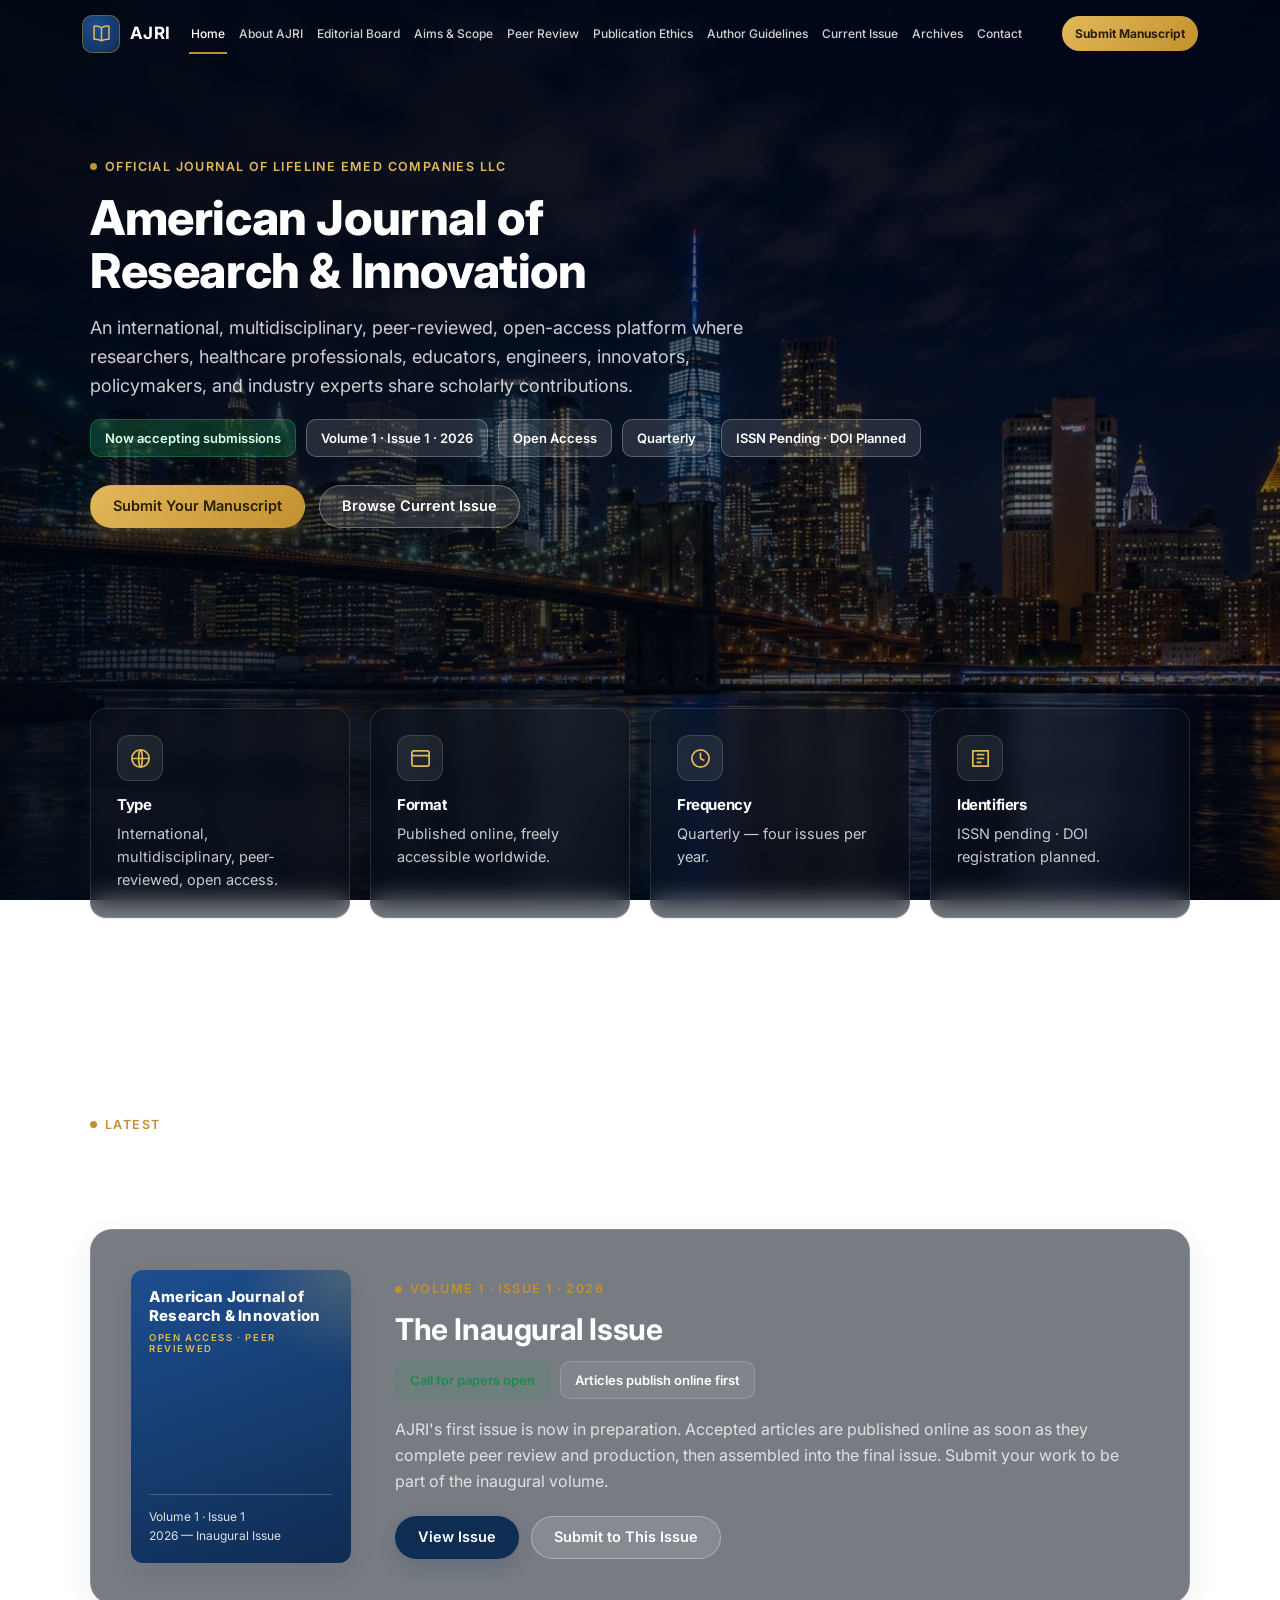
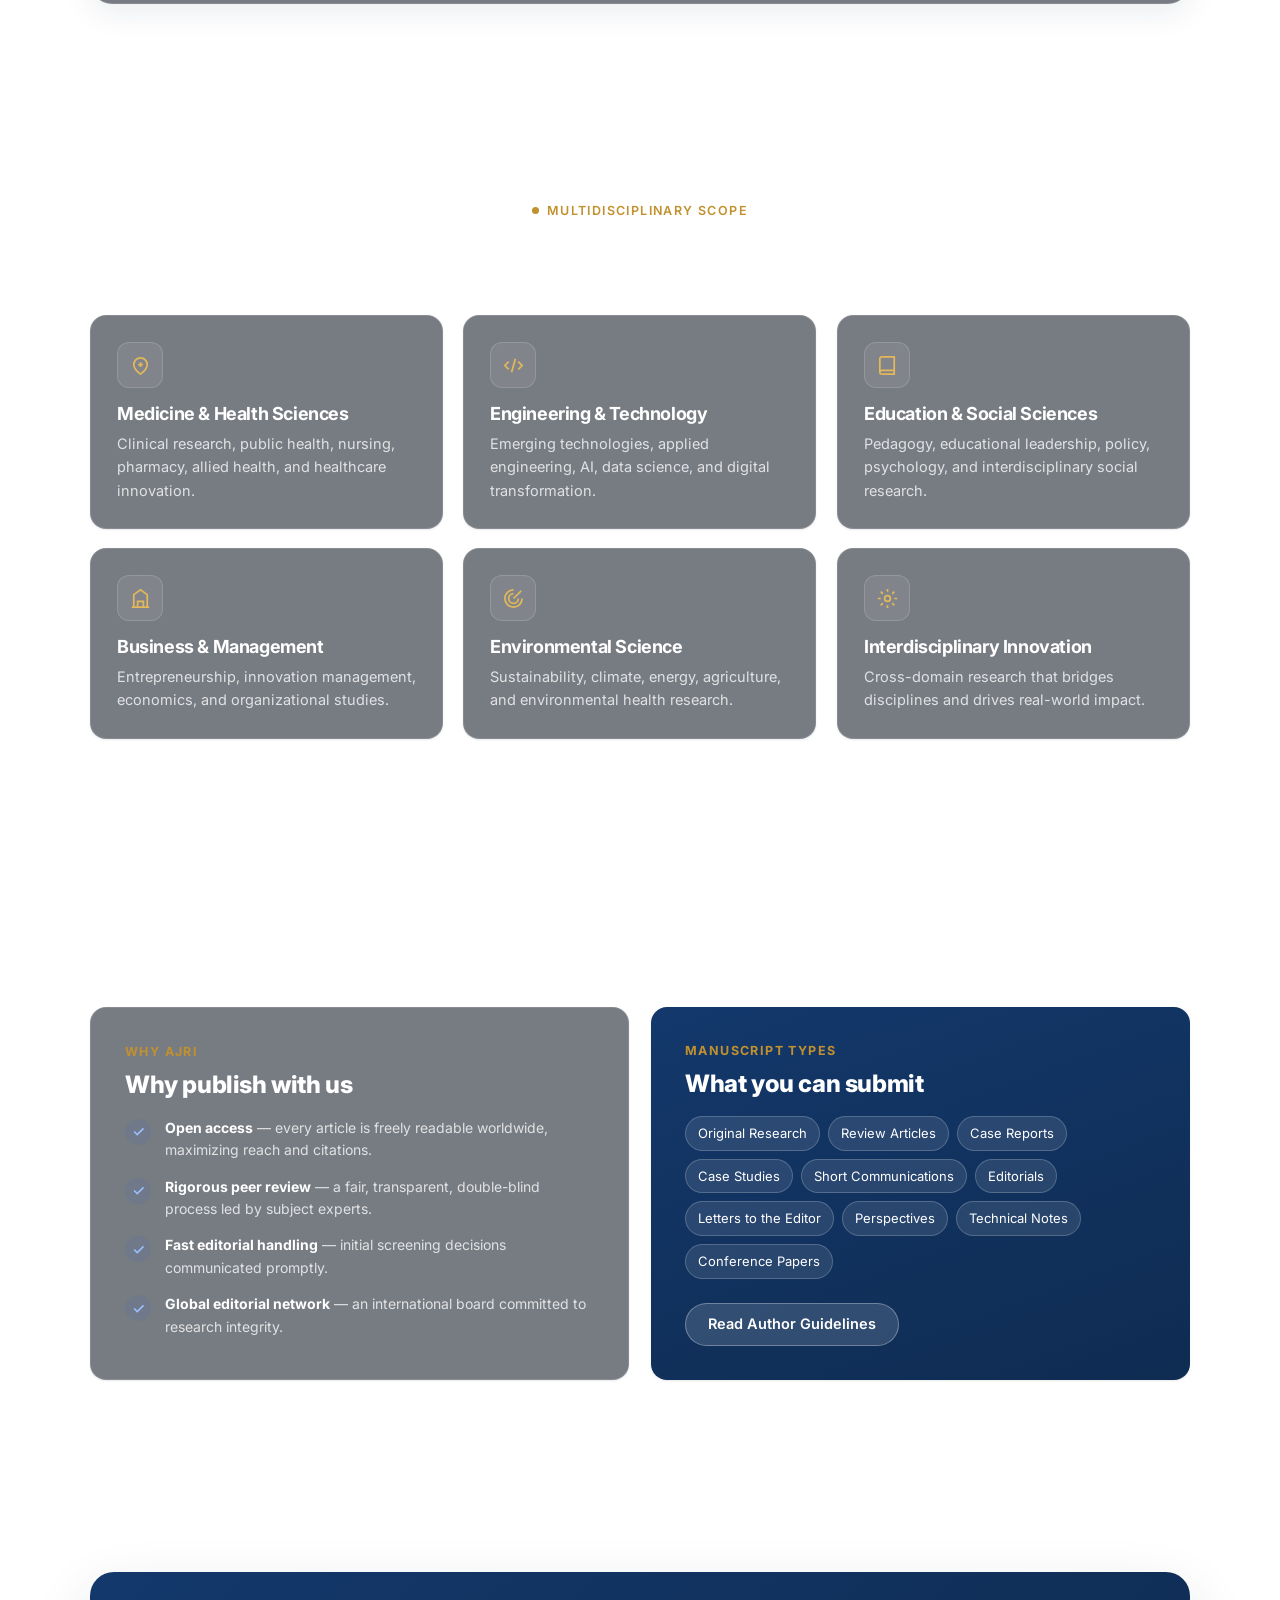
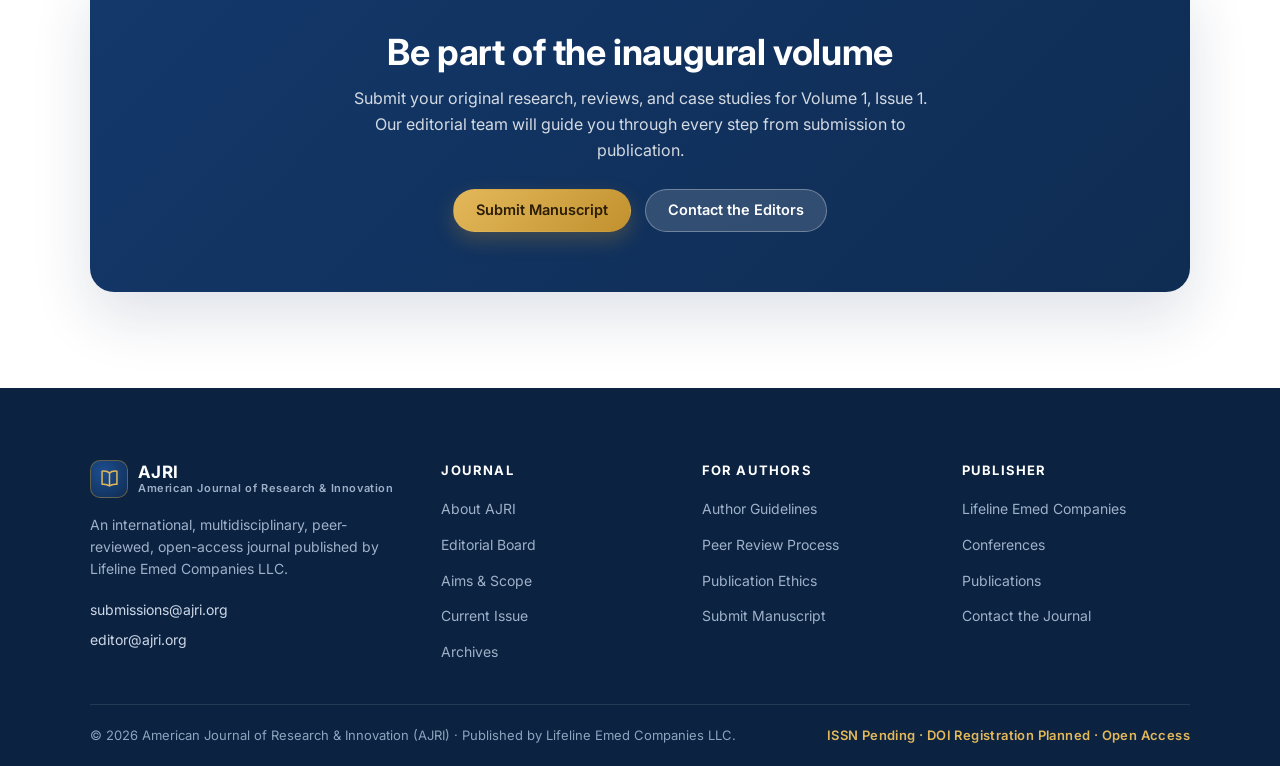
==== index.html @ 146dfbca "Remove white backing behind Submit Manuscript nav button Co-Authored-By: Claude Fable 5 <noreply@ant" ====
<!DOCTYPE html>
<html lang="en">
<head>
<meta charset="UTF-8" />
<meta name="viewport" content="width=device-width, initial-scale=1.0" />
<title>AJRI — American Journal of Research &amp; Innovation</title>
<meta name="description" content="The American Journal of Research & Innovation (AJRI) is an international, multidisciplinary, peer-reviewed, open-access journal published quarterly by Lifeline Emed Companies LLC." />
<link rel="preconnect" href="https://fonts.googleapis.com" />
<link rel="preconnect" href="https://fonts.gstatic.com" crossorigin />
<link href="https://fonts.googleapis.com/css2?family=Inter:wght@400;500;600;700;800&display=swap" rel="stylesheet" />
<link rel="stylesheet" href="assets/styles.css?v=12" />
</head>
<body data-fixed-bg="assets/heroes/journals.jpg">
<div id="site-nav"></div>

<!-- HERO -->
<section class="page-head page-head--photo" style="background-image:url('assets/heroes/journals.jpg');min-height:420px;display:flex;align-items:center">
  <div class="container">
    <span class="eyebrow"><span class="dot"></span> Official Journal of Lifeline Emed Companies LLC</span>
    <h1 style="max-width:18ch">American Journal of Research &amp; Innovation</h1>
    <p class="lead" style="margin-top:16px">An international, multidisciplinary, peer-reviewed, open-access platform where researchers, healthcare professionals, educators, engineers, innovators, policymakers, and industry experts share scholarly contributions.</p>
    <div class="meta-chips">
      <span class="chip live">Now accepting submissions</span>
      <span class="chip">Volume 1 · Issue 1 · 2026</span>
      <span class="chip">Open Access</span>
      <span class="chip">Quarterly</span>
      <span class="chip">ISSN Pending · DOI Planned</span>
    </div>
    <div style="display:flex;gap:14px;flex-wrap:wrap;margin-top:28px">
      <a class="btn btn--gold" href="submit-manuscript.html">Submit Your Manuscript</a>
      <a class="btn btn--light" href="current-issue.html">Browse Current Issue</a>
    </div>
  </div>
</section>

<!-- AT A GLANCE -->
<section>
  <div class="container">
    <div class="grid grid-4">
      <div class="card reveal"><div class="card__icon"><svg viewBox="0 0 24 24" fill="none" stroke="currentColor" stroke-width="1.8"><circle cx="12" cy="12" r="9"/><path d="M3 12h18M12 3c2.5 2.6 2.5 15.4 0 18M12 3c-2.5 2.6-2.5 15.4 0 18"/></svg></div><h3 style="font-size:15px">Type</h3><p>International, multidisciplinary, peer-reviewed, open access.</p></div>
      <div class="card reveal"><div class="card__icon"><svg viewBox="0 0 24 24" fill="none" stroke="currentColor" stroke-width="1.8"><rect x="3" y="4" width="18" height="16" rx="2"/><path d="M3 9h18"/></svg></div><h3 style="font-size:15px">Format</h3><p>Published online, freely accessible worldwide.</p></div>
      <div class="card reveal"><div class="card__icon"><svg viewBox="0 0 24 24" fill="none" stroke="currentColor" stroke-width="1.8"><path d="M12 6v6l4 2"/><circle cx="12" cy="12" r="9"/></svg></div><h3 style="font-size:15px">Frequency</h3><p>Quarterly — four issues per year.</p></div>
      <div class="card reveal"><div class="card__icon"><svg viewBox="0 0 24 24" fill="none" stroke="currentColor" stroke-width="1.8"><path d="M4 4h16v16H4z"/><path d="M8 8h8M8 12h8M8 16h5"/></svg></div><h3 style="font-size:15px">Identifiers</h3><p>ISSN pending · DOI registration planned.</p></div>
    </div>
  </div>
</section>

<!-- CURRENT ISSUE TEASER -->
<section class="section--surface">
  <div class="container">
    <div class="section-head">
      <span class="eyebrow"><span class="dot"></span> Latest</span>
      <h2 class="h-md">Current issue</h2>
    </div>
    <div class="issue-hero reveal">
      <div class="issue-cover">
        <div class="jt">American Journal of Research &amp; Innovation<span>Open Access · Peer Reviewed</span></div>
        <div class="vol">Volume 1 · Issue 1<br>2026 — Inaugural Issue</div>
      </div>
      <div>
        <span class="eyebrow"><span class="dot"></span> Volume 1 · Issue 1 · 2026</span>
        <h2>The Inaugural Issue</h2>
        <div class="issue-meta">
          <span class="chip live">Call for papers open</span>
          <span class="chip">Articles publish online first</span>
        </div>
        <p>AJRI's first issue is now in preparation. Accepted articles are published online as soon as they complete peer review and production, then assembled into the final issue. Submit your work to be part of the inaugural volume.</p>
        <div style="display:flex;gap:12px;flex-wrap:wrap;margin-top:22px">
          <a class="btn btn--primary" href="current-issue.html">View Issue</a>
          <a class="btn btn--ghost" href="submit-manuscript.html">Submit to This Issue</a>
        </div>
      </div>
    </div>
  </div>
</section>

<!-- SCOPE SUMMARY -->
<section>
  <div class="container">
    <div class="section-head center">
      <span class="eyebrow" style="justify-content:center"><span class="dot"></span> Multidisciplinary Scope</span>
      <h2 class="h-md">Fields we publish</h2>
    </div>
    <div class="grid grid-3">
      <div class="card reveal"><div class="card__icon"><svg viewBox="0 0 24 24" fill="none" stroke="currentColor" stroke-width="1.8"><path d="M12 21s-7-5-7-10a7 7 0 0 1 14 0c0 5-7 10-7 10Z"/><path d="M9.5 11h5M12 8.5v5"/></svg></div><h3>Medicine &amp; Health Sciences</h3><p>Clinical research, public health, nursing, pharmacy, allied health, and healthcare innovation.</p></div>
      <div class="card reveal"><div class="card__icon"><svg viewBox="0 0 24 24" fill="none" stroke="currentColor" stroke-width="1.8"><path d="M7 8 3 12l4 4M17 8l4 4-4 4M14 5l-4 14"/></svg></div><h3>Engineering &amp; Technology</h3><p>Emerging technologies, applied engineering, AI, data science, and digital transformation.</p></div>
      <div class="card reveal"><div class="card__icon"><svg viewBox="0 0 24 24" fill="none" stroke="currentColor" stroke-width="1.8"><path d="M4 19V5a2 2 0 0 1 2-2h13v18H6a2 2 0 0 1-2-2Zm0 0a2 2 0 0 1 2-2h13"/></svg></div><h3>Education &amp; Social Sciences</h3><p>Pedagogy, educational leadership, policy, psychology, and interdisciplinary social research.</p></div>
      <div class="card reveal"><div class="card__icon"><svg viewBox="0 0 24 24" fill="none" stroke="currentColor" stroke-width="1.8"><path d="M3 21h18M5 21V8l7-5 7 5v13M9 21v-6h6v6"/></svg></div><h3>Business &amp; Management</h3><p>Entrepreneurship, innovation management, economics, and organizational studies.</p></div>
      <div class="card reveal"><div class="card__icon"><svg viewBox="0 0 24 24" fill="none" stroke="currentColor" stroke-width="1.8"><path d="M12 3a9 9 0 1 0 9 9"/><path d="M12 7a5 5 0 1 0 5 5M12 12l8-8"/></svg></div><h3>Environmental Science</h3><p>Sustainability, climate, energy, agriculture, and environmental health research.</p></div>
      <div class="card reveal"><div class="card__icon"><svg viewBox="0 0 24 24" fill="none" stroke="currentColor" stroke-width="1.8"><circle cx="12" cy="12" r="3"/><path d="M12 2v3M12 19v3M2 12h3M19 12h3M4.9 4.9l2.2 2.2M16.9 16.9l2.2 2.2M4.9 19.1l2.2-2.2M16.9 7.1l2.2-2.2"/></svg></div><h3>Interdisciplinary Innovation</h3><p>Cross-domain research that bridges disciplines and drives real-world impact.</p></div>
    </div>
    <div style="text-align:center;margin-top:34px"><a class="btn btn--ghost" href="aims-scope.html">Full Aims &amp; Scope</a></div>
  </div>
</section>

<!-- WHY PUBLISH -->
<section class="section--surface">
  <div class="container">
    <div class="split">
      <div class="panel reveal">
        <div class="kicker">Why AJRI</div>
        <h2 class="h-md" style="font-size:24px">Why publish with us</h2>
        <ul style="list-style:none;display:grid;gap:14px;margin-top:18px">
          <li class="feature"><span class="tick"><svg viewBox="0 0 24 24" fill="none" stroke="currentColor" stroke-width="2.4"><path d="m5 12 5 5L20 7"/></svg></span><p style="color:var(--muted)"><b style="color:var(--navy)">Open access</b> — every article is freely readable worldwide, maximizing reach and citations.</p></li>
          <li class="feature"><span class="tick"><svg viewBox="0 0 24 24" fill="none" stroke="currentColor" stroke-width="2.4"><path d="m5 12 5 5L20 7"/></svg></span><p style="color:var(--muted)"><b style="color:var(--navy)">Rigorous peer review</b> — a fair, transparent, double-blind process led by subject experts.</p></li>
          <li class="feature"><span class="tick"><svg viewBox="0 0 24 24" fill="none" stroke="currentColor" stroke-width="2.4"><path d="m5 12 5 5L20 7"/></svg></span><p style="color:var(--muted)"><b style="color:var(--navy)">Fast editorial handling</b> — initial screening decisions communicated promptly.</p></li>
          <li class="feature"><span class="tick"><svg viewBox="0 0 24 24" fill="none" stroke="currentColor" stroke-width="2.4"><path d="m5 12 5 5L20 7"/></svg></span><p style="color:var(--muted)"><b style="color:var(--navy)">Global editorial network</b> — an international board committed to research integrity.</p></li>
        </ul>
      </div>
      <div class="panel--navy panel reveal">
        <div class="kicker">Manuscript Types</div>
        <h2 class="h-md" style="font-size:24px;color:#fff">What you can submit</h2>
        <div class="pill-list" style="margin-top:18px">
          <span style="background:rgba(255,255,255,.1);border-color:rgba(255,255,255,.2);color:#fff">Original Research</span>
          <span style="background:rgba(255,255,255,.1);border-color:rgba(255,255,255,.2);color:#fff">Review Articles</span>
          <span style="background:rgba(255,255,255,.1);border-color:rgba(255,255,255,.2);color:#fff">Case Reports</span>
          <span style="background:rgba(255,255,255,.1);border-color:rgba(255,255,255,.2);color:#fff">Case Studies</span>
          <span style="background:rgba(255,255,255,.1);border-color:rgba(255,255,255,.2);color:#fff">Short Communications</span>
          <span style="background:rgba(255,255,255,.1);border-color:rgba(255,255,255,.2);color:#fff">Editorials</span>
          <span style="background:rgba(255,255,255,.1);border-color:rgba(255,255,255,.2);color:#fff">Letters to the Editor</span>
          <span style="background:rgba(255,255,255,.1);border-color:rgba(255,255,255,.2);color:#fff">Perspectives</span>
          <span style="background:rgba(255,255,255,.1);border-color:rgba(255,255,255,.2);color:#fff">Technical Notes</span>
          <span style="background:rgba(255,255,255,.1);border-color:rgba(255,255,255,.2);color:#fff">Conference Papers</span>
        </div>
        <div style="margin-top:24px"><a class="btn btn--light" href="author-guidelines.html">Read Author Guidelines</a></div>
      </div>
    </div>
  </div>
</section>

<!-- CTA -->
<section>
  <div class="container">
    <div class="cta-band reveal">
      <h2>Be part of the inaugural volume</h2>
      <p>Submit your original research, reviews, and case studies for Volume 1, Issue 1. Our editorial team will guide you through every step from submission to publication.</p>
      <div class="row">
        <a class="btn btn--gold" href="submit-manuscript.html">Submit Manuscript</a>
        <a class="btn btn--light" href="contact.html">Contact the Editors</a>
      </div>
    </div>
  </div>
</section>

<div id="site-footer"></div>
<script src="assets/main.js?v=6"></script>
</body>
</html>
---- assets/styles.css ----
/* ============================================================
   AJRI — American Journal of Research & Innovation
   Standalone journal site · Light theme design system
   ============================================================ */
:root{
  --navy:#0f2c52;
  --navy-700:#13386b;
  --navy-600:#1d4e8f;
  --blue:#2563c9;
  --gold:#c2912f;
  --gold-soft:#e3b85a;

  --bg:#ffffff;
  --surface:#f5f8fc;
  --surface-2:#eef3fa;
  --card:#ffffff;
  --text:#16233a;
  --muted:#5b6b82;
  --border:#e3eaf3;

  --ring:rgba(37,99,201,.18);
  --shadow-sm:0 1px 2px rgba(15,44,82,.06), 0 1px 3px rgba(15,44,82,.05);
  --shadow:0 10px 30px rgba(15,44,82,.08);
  --shadow-lg:0 24px 60px rgba(15,44,82,.14);
  --radius:16px;
  --nav-h:58px;       /* slim single-row masthead */
  --maxw:1180px;
  --font:"Inter","Segoe UI",system-ui,-apple-system,sans-serif;
}

*{margin:0;padding:0;box-sizing:border-box}
html{scroll-behavior:smooth}
body{
  font-family:var(--font);
  color:var(--text);
  background:var(--bg);
  line-height:1.6;
  -webkit-font-smoothing:antialiased;
  overflow-x:clip;
}
a{color:inherit;text-decoration:none}
img{max-width:100%;display:block}
.container{max-width:var(--maxw);margin:0 auto;padding:0 clamp(18px,4vw,40px)}

/* ---------- Buttons ---------- */
.btn{
  display:inline-flex;align-items:center;justify-content:center;gap:8px;
  font-size:14.5px;font-weight:600;line-height:1;
  padding:13px 22px;border-radius:999px;cursor:pointer;
  border:1px solid transparent;white-space:nowrap;
  transition:transform .15s ease,box-shadow .2s ease,background .2s,color .2s,border-color .2s;
}
.btn svg{width:17px;height:17px}
.btn--primary{background:var(--navy);color:#fff;box-shadow:0 8px 20px rgba(15,44,82,.18)}
.btn--primary:hover{background:var(--navy-700);transform:translateY(-2px);box-shadow:0 12px 26px rgba(15,44,82,.26)}
.btn--gold{background:linear-gradient(135deg,var(--gold-soft),var(--gold));color:#2a1d05;box-shadow:0 8px 20px rgba(194,145,47,.28)}
.btn--gold:hover{transform:translateY(-2px);box-shadow:0 12px 28px rgba(194,145,47,.4)}
.btn--ghost{background:#fff;border-color:var(--border);color:var(--navy)}
.btn--ghost:hover{border-color:var(--navy-600);background:var(--surface)}
.btn--light{background:rgba(255,255,255,.14);border-color:rgba(255,255,255,.3);color:#fff}
.btn--light:hover{background:rgba(255,255,255,.24)}

/* ============================================================
   MASTHEAD NAV — two-tier journal header
   ============================================================ */
.jnav{position:sticky;top:0;z-index:60;background:rgba(255,255,255,.92);
  backdrop-filter:saturate(180%) blur(12px);
  border-bottom:1px solid var(--border);
  transition:background .3s,box-shadow .3s,border-color .3s}
.jnav__shell{border:1px solid transparent;border-radius:0;background:transparent;
  transition:margin .35s ease,max-width .35s ease,background .35s ease,
    border-color .35s ease,border-radius .35s ease,box-shadow .35s ease}
/* island once scrolled */
.jnav.scrolled{background:transparent;backdrop-filter:none;border-bottom-color:transparent;
  box-shadow:none;pointer-events:none}
.jnav.scrolled .jnav__shell{pointer-events:auto;margin:10px auto 0;
  max-width:min(var(--maxw),calc(100% - 24px));
  background:rgba(255,255,255,.92);backdrop-filter:saturate(180%) blur(16px);
  border-color:var(--border);border-radius:26px;overflow:hidden;
  box-shadow:0 12px 32px rgba(15,44,82,.16)}
.jnav.scrolled .jnav__top{padding-left:22px;padding-right:22px}
.jnav__top{max-width:var(--maxw);margin:0 auto;display:flex;align-items:center;gap:clamp(12px,1.4vw,18px);
  padding:9px clamp(16px,3vw,32px);transition:padding .3s}
.brand{display:flex;align-items:center;gap:10px;min-width:0}
.brand__mark{flex:none;width:38px;height:38px;border-radius:10px;display:grid;place-items:center;
  background:radial-gradient(circle at 35% 30%,var(--navy-600),var(--navy));border:1px solid rgba(194,145,47,.45)}
.brand__mark svg{width:21px;height:21px}
.brand__name{line-height:1.1;min-width:0}
.brand__name b{display:block;font-size:17px;color:var(--navy);letter-spacing:.4px;white-space:nowrap;
  transition:color .3s}
.brand__name span{display:block;font-size:11px;font-weight:600;letter-spacing:.6px;color:var(--muted);
  white-space:nowrap;overflow:hidden;text-overflow:ellipsis;transition:color .3s}
.jnav__burger{display:none;background:none;border:0;cursor:pointer;padding:8px;margin-left:auto}
.jnav__burger span{display:block;width:24px;height:2px;background:var(--navy);margin:5px 0;border-radius:2px;transition:.25s}
.jnav__links{flex:1;min-width:0;margin:0;padding:0;
  display:flex;align-items:center;gap:clamp(6px,0.8vw,10px);list-style:none;overflow-x:auto;scrollbar-width:none}
.jnav__links::-webkit-scrollbar{display:none}
.jnav__links li{flex:none}
.jnav__links a{display:block;font-size:12px;font-weight:500;color:var(--muted);position:relative;
  padding:11px 2px;transition:color .2s;white-space:nowrap}
.jnav__links a::after{content:"";position:absolute;left:0;bottom:0;height:2.5px;width:0;background:var(--gold);transition:width .25s}
.jnav__links a:hover,.jnav__links a.active{color:var(--navy)}
.jnav__links a.active::after,.jnav__links a:hover::after{width:100%}
.jnav__links .submit-inline{margin-left:auto;position:sticky;right:0;padding-left:14px;background:none}
.jnav__links .submit-inline a{color:#2a1d05;font-weight:700;background:linear-gradient(135deg,var(--gold-soft),var(--gold));
  border-radius:999px;padding:8px 13px;margin:6px 0}
.jnav__links .submit-inline a::after{display:none}
.jnav__links .submit-inline a:hover{box-shadow:0 8px 20px rgba(194,145,47,.35)}

/* mobile drawer */
.jnav__drawer{position:fixed;inset:var(--nav-h) 0 auto 0;background:#fff;border-bottom:1px solid var(--border);
  box-shadow:var(--shadow);transform:translateY(-12px);opacity:0;pointer-events:none;transition:.22s;z-index:55;
  max-height:calc(100vh - var(--nav-h));overflow-y:auto}
.jnav__drawer.open{transform:none;opacity:1;pointer-events:auto}
.jnav__drawer ul{list-style:none;padding:14px clamp(18px,4vw,40px)}
.jnav__drawer a{display:block;padding:12px 4px;font-weight:500;color:var(--text);border-bottom:1px solid var(--surface-2)}
.jnav__drawer .btn{margin:12px 0 4px;width:100%}

/* ---------- Generic section ---------- */
section{padding:clamp(56px,8vw,96px) 0}
.section--surface{background:var(--surface)}
.eyebrow{display:inline-flex;align-items:center;gap:8px;font-size:12.5px;font-weight:600;letter-spacing:1.4px;
  text-transform:uppercase;color:var(--gold);margin-bottom:14px}
.eyebrow .dot{width:7px;height:7px;border-radius:50%;background:var(--gold)}
h1,h2,h3{color:var(--navy);letter-spacing:-.4px;line-height:1.12}
.h-lg{font-size:clamp(30px,4.6vw,46px);font-weight:800}
.h-md{font-size:clamp(24px,3.4vw,34px);font-weight:800}
.lead{color:var(--muted);font-size:clamp(15px,1.6vw,18px);max-width:62ch}
.section-head{max-width:720px;margin-bottom:42px}
.section-head.center{margin-inline:auto;text-align:center}
.section-head p{margin-top:12px}

/* ---------- Stats ---------- */
.stats{display:grid;grid-template-columns:repeat(4,1fr);gap:18px}
.stat{background:#fff;border:1px solid var(--border);border-radius:var(--radius);padding:24px;text-align:center;box-shadow:var(--shadow-sm)}
.stat b{display:block;font-size:clamp(26px,3.4vw,38px);font-weight:800;color:var(--navy)}
.stat span{font-size:13.5px;color:var(--muted)}

/* ---------- Cards grid ---------- */
.grid{display:grid;gap:20px}
.grid-2{grid-template-columns:repeat(2,1fr)}
.grid-3{grid-template-columns:repeat(3,1fr)}
.grid-4{grid-template-columns:repeat(4,1fr)}
.card{background:var(--card);border:1px solid var(--border);border-radius:var(--radius);padding:26px;
  box-shadow:var(--shadow-sm);transition:transform .22s,box-shadow .22s,border-color .22s}
.card:hover{transform:translateY(-5px);box-shadow:var(--shadow);border-color:#cfe0f5}
.card__icon{width:46px;height:46px;border-radius:12px;display:grid;place-items:center;margin-bottom:16px;
  background:var(--surface-2);color:var(--blue)}
.card__icon svg{width:23px;height:23px}
.card h3{font-size:18px;margin-bottom:8px}
.card p{color:var(--muted);font-size:14.5px}
.card .num{font-size:13px;font-weight:700;color:var(--gold);letter-spacing:1px}

/* feature list */
.feature{display:flex;gap:14px;align-items:flex-start}
.feature .tick{flex:none;width:26px;height:26px;border-radius:50%;display:grid;place-items:center;
  background:rgba(37,99,201,.1);color:var(--blue);margin-top:2px}
.feature .tick svg{width:15px;height:15px}
.feature h4{color:var(--navy);font-size:16px}
.feature p{color:var(--muted);font-size:14px}

/* steps */
.steps{counter-reset:step;display:grid;gap:20px;grid-template-columns:repeat(3,1fr)}
.step{background:#fff;border:1px solid var(--border);border-radius:var(--radius);padding:28px 24px;position:relative;box-shadow:var(--shadow-sm)}
.step::before{counter-increment:step;content:counter(step);position:absolute;top:-16px;left:24px;
  width:40px;height:40px;border-radius:12px;display:grid;place-items:center;font-weight:800;color:#fff;
  background:linear-gradient(135deg,var(--navy-600),var(--navy));box-shadow:0 8px 18px rgba(15,44,82,.25)}
.step h3{margin:14px 0 8px;font-size:17px}
.step p{color:var(--muted);font-size:14.5px}

/* split panel */
.split{display:grid;grid-template-columns:repeat(2,1fr);gap:22px}
.panel{border-radius:var(--radius);padding:34px;border:1px solid var(--border);background:#fff;box-shadow:var(--shadow-sm)}
.panel--navy{background:linear-gradient(160deg,var(--navy-700),var(--navy));color:#fff;border:none}
.panel--navy h2,.panel--navy h3{color:#fff}
.panel--navy p{color:rgba(255,255,255,.82)}
.panel .kicker{font-size:12.5px;font-weight:700;letter-spacing:1.4px;text-transform:uppercase;color:var(--gold);margin-bottom:10px}

/* journal meta chips */
.meta-chips{display:flex;flex-wrap:wrap;gap:10px;margin-top:18px}
.chip{font-size:13px;font-weight:600;padding:8px 14px;border-radius:10px;background:var(--surface);border:1px solid var(--border);color:var(--navy)}
.chip.live{background:rgba(34,160,90,.1);border-color:rgba(34,160,90,.25);color:#1d8a4f}

/* Editorial board — full-bleed photo cards */
.member-card{position:relative;border-radius:18px;overflow:hidden;aspect-ratio:3/4;background:#0b2240;
  border:1px solid var(--border);box-shadow:var(--shadow-sm);transition:transform .25s,box-shadow .25s}
.member-card:hover{transform:translateY(-6px);box-shadow:var(--shadow-lg)}
.member-card .ph{position:absolute;inset:0}
.member-card .ph img{width:100%;height:100%;object-fit:cover;object-position:center 20%}
.member-card .ph.initials{display:grid;place-items:center;color:#fff;font-weight:800;letter-spacing:1px;
  font-size:clamp(46px,6vw,74px);background:linear-gradient(150deg,var(--navy-600),var(--navy))}
.member-card .info{position:absolute;left:0;right:0;bottom:0;padding:34px 20px 18px;color:#fff;
  background:linear-gradient(180deg,transparent,rgba(6,12,22,.5) 32%,rgba(6,12,22,.92))}
.member-card .info h3{color:#fff;font-size:18px;line-height:1.2}
.member-card .info .role{color:var(--gold-soft);font-weight:600;font-size:13px;margin-top:3px}
.member-card .info p{color:rgba(255,255,255,.82);font-size:12.5px;margin-top:8px;line-height:1.5}
.member-card .info .badge{display:inline-block;margin-top:10px;font-size:10.5px;font-weight:700;color:#1a1205;
  background:linear-gradient(135deg,var(--gold-soft),var(--gold));padding:4px 10px;border-radius:999px}

/* tag pills list */
.pill-list{display:flex;flex-wrap:wrap;gap:8px;margin-top:14px}
.pill-list span{font-size:13px;background:var(--surface);border:1px solid var(--border);color:var(--navy);padding:6px 12px;border-radius:999px}

/* CTA band */
.cta-band{background:linear-gradient(135deg,var(--navy-700),var(--navy));color:#fff;border-radius:24px;
  padding:clamp(36px,5vw,60px);text-align:center;box-shadow:var(--shadow-lg)}
.cta-band h2{color:#fff;font-size:clamp(24px,3.4vw,36px)}
.cta-band p{color:rgba(255,255,255,.82);max-width:60ch;margin:14px auto 26px}
.cta-band .row{display:flex;gap:14px;justify-content:center;flex-wrap:wrap}

/* ---------- Page header (photo banner) ---------- */
.page-head{background:
  radial-gradient(70% 90% at 90% -10%,#e8f0fb,transparent 60%),
  linear-gradient(180deg,#fbfdff,#f3f7fc);
  border-bottom:1px solid var(--border);padding:clamp(48px,7vw,84px) 0}
.page-head .crumbs{font-size:13px;color:var(--muted);margin-bottom:14px}
.page-head .crumbs a:hover{color:var(--navy)}
.page-head h1{font-size:clamp(30px,4.6vw,48px);font-weight:800}
.page-head p{margin-top:14px}
.page-head--photo{position:relative;overflow:hidden;border-bottom:none;color:#fff;min-height:280px;
  background-color:#0b2240;background-size:cover;background-position:center 42%;background-repeat:no-repeat}
.page-head--photo::before{content:"";position:absolute;inset:0;z-index:0;background:
  linear-gradient(90deg,rgba(6,12,22,.86),rgba(6,12,22,.62) 52%,rgba(6,12,22,.4)),
  linear-gradient(180deg,rgba(6,12,22,.45),transparent 42%,rgba(6,12,22,.55))}
.page-head--photo>.container{position:relative;z-index:1;width:100%}
.page-head--photo h1{color:#fff}
.page-head--photo .lead,.page-head--photo p{color:rgba(255,255,255,.86)}
.page-head--photo .crumbs{color:rgba(255,255,255,.72)}
.page-head--photo .crumbs a{color:rgba(255,255,255,.88)}
.page-head--photo .crumbs a:hover{color:#fff}
.page-head--photo .eyebrow{color:var(--gold-soft)}
.page-head--photo .meta-chips .chip{background:rgba(255,255,255,.12);border-color:rgba(255,255,255,.26);color:#fff}
.page-head--photo .meta-chips .chip.live{background:rgba(34,160,90,.28);border-color:rgba(34,160,90,.45);color:#daffe9}

/* ---------- Forms ---------- */
.form{display:grid;gap:16px;background:#fff;border:1px solid var(--border);border-radius:var(--radius);
  padding:clamp(24px,3vw,36px);box-shadow:var(--shadow-sm)}
.field{display:grid;gap:7px}
.field label{font-size:13.5px;font-weight:600;color:var(--navy)}
.field input,.field textarea,.field select{
  font-family:inherit;font-size:15px;color:var(--text);padding:12px 14px;border:1px solid var(--border);
  border-radius:11px;background:#fff;transition:border-color .2s,box-shadow .2s}
.field input:focus,.field textarea:focus,.field select:focus{outline:none;border-color:var(--blue);box-shadow:0 0 0 4px var(--ring)}
.field textarea{min-height:140px;resize:vertical}
.form .note{font-size:13px;color:var(--muted)}
.auth-wrap{display:grid;grid-template-columns:1fr 1fr;gap:36px;align-items:center}
.auth-wrap--contact{grid-template-columns:1fr 1.05fr}

/* contact info cards */
.info-card{display:flex;gap:14px;align-items:flex-start;background:#fff;border:1px solid var(--border);
  border-radius:14px;padding:20px;box-shadow:var(--shadow-sm)}
.info-card i{flex:none;width:42px;height:42px;border-radius:11px;display:grid;place-items:center;background:var(--surface-2);color:var(--blue)}
.info-card b{color:var(--navy);font-size:15px}
.info-card a,.info-card span{color:var(--muted);font-size:14px}
.info-card a:hover{color:var(--blue)}

/* prose */
.prose{max-width:780px}
.prose h2{font-size:22px;margin:30px 0 12px}
.prose h3{font-size:17px;margin:22px 0 8px}
.prose p,.prose li{color:var(--muted);font-size:15.5px}
.prose ul,.prose ol{margin:10px 0 10px 22px;display:grid;gap:6px}
.prose .updated{font-size:13.5px;color:var(--muted);margin-bottom:8px}

/* ============================================================
   Journal-specific components
   ============================================================ */

/* issue banner card */
.issue-hero{display:grid;grid-template-columns:220px 1fr;gap:clamp(22px,4vw,44px);align-items:center;
  background:#fff;border:1px solid var(--border);border-radius:22px;padding:clamp(24px,3.5vw,40px);box-shadow:var(--shadow)}
.issue-cover{aspect-ratio:3/4;border-radius:12px;overflow:hidden;position:relative;
  background:linear-gradient(160deg,var(--navy-600),var(--navy));box-shadow:var(--shadow);
  display:flex;flex-direction:column;justify-content:space-between;padding:18px;color:#fff}
.issue-cover .jt{font-size:15px;font-weight:800;line-height:1.25;letter-spacing:.2px}
.issue-cover .jt span{display:block;font-size:9.5px;font-weight:600;letter-spacing:1.6px;color:var(--gold-soft);margin-top:6px;text-transform:uppercase}
.issue-cover .vol{font-size:12px;color:rgba(255,255,255,.85);border-top:1px solid rgba(255,255,255,.2);padding-top:12px}
.issue-cover::after{content:"";position:absolute;inset:0;background:
  radial-gradient(90% 60% at 100% 0%,rgba(227,184,90,.25),transparent 55%)}
.issue-hero h2{font-size:clamp(22px,3vw,30px)}
.issue-hero .issue-meta{display:flex;flex-wrap:wrap;gap:10px;margin:14px 0 18px}
.issue-hero p{color:var(--muted)}

/* article listing (table of contents) */
.article-list{display:grid;gap:16px}
.article-item{background:#fff;border:1px solid var(--border);border-radius:var(--radius);padding:24px 26px;
  box-shadow:var(--shadow-sm);transition:transform .2s,box-shadow .2s,border-color .2s}
.article-item:hover{transform:translateY(-3px);box-shadow:var(--shadow);border-color:#cfe0f5}
.article-item .atype{display:inline-block;font-size:11.5px;font-weight:700;letter-spacing:1.1px;text-transform:uppercase;
  color:var(--gold);margin-bottom:8px}
.article-item h3{font-size:18px;line-height:1.35}
.article-item h3 a:hover{color:var(--blue)}
.article-item .authors{color:var(--muted);font-size:13.5px;margin-top:6px}
.article-item .amet{display:flex;flex-wrap:wrap;gap:14px;margin-top:12px;font-size:12.5px;color:var(--muted)}
.article-item .amet span{display:inline-flex;align-items:center;gap:6px}
.article-item .alinks{display:flex;gap:10px;margin-top:14px;flex-wrap:wrap}
.article-item .alinks a{font-size:12.5px;font-weight:600;color:var(--navy-600);border:1px solid var(--border);
  padding:7px 14px;border-radius:999px;transition:.2s}
.article-item .alinks a:hover{border-color:var(--blue);color:var(--blue);background:var(--surface)}

/* archives volume block */
.vol-block{background:#fff;border:1px solid var(--border);border-radius:var(--radius);overflow:hidden;box-shadow:var(--shadow-sm)}
.vol-block header{display:flex;align-items:center;justify-content:space-between;gap:14px;
  padding:20px 26px;background:linear-gradient(135deg,var(--navy-700),var(--navy));color:#fff}
.vol-block header h3{color:#fff;font-size:18px}
.vol-block header span{font-size:12.5px;color:rgba(255,255,255,.75)}
.vol-block ul{list-style:none}
.vol-block li{border-top:1px solid var(--surface-2)}
.vol-block li a{display:flex;align-items:center;justify-content:space-between;gap:12px;padding:16px 26px;transition:background .15s}
.vol-block li a:hover{background:var(--surface)}
.vol-block li b{color:var(--navy);font-size:15px}
.vol-block li small{color:var(--muted);font-size:12.5px}
.vol-block li .st{font-size:11.5px;font-weight:700;padding:5px 11px;border-radius:999px;white-space:nowrap}
.vol-block li .st.open{background:rgba(34,160,90,.1);color:#1d8a4f;border:1px solid rgba(34,160,90,.25)}
.vol-block li .st.soon{background:var(--surface);color:var(--muted);border:1px solid var(--border)}

/* guidelines table */
.gtable{width:100%;border-collapse:collapse;background:#fff;border:1px solid var(--border);border-radius:var(--radius);
  overflow:hidden;box-shadow:var(--shadow-sm);font-size:14.5px}
.gtable-wrap{overflow-x:auto;border-radius:var(--radius)}
.gtable th{background:var(--navy);color:#fff;text-align:left;font-weight:600;padding:14px 18px;font-size:13.5px;white-space:nowrap}
.gtable td{padding:13px 18px;border-top:1px solid var(--surface-2);color:var(--muted)}
.gtable td:first-child{color:var(--navy);font-weight:600}
.gtable tr:nth-child(even) td{background:#fbfdff}

/* checklist */
.checklist{display:grid;gap:12px;list-style:none}
.checklist li{display:flex;gap:12px;align-items:flex-start;background:#fff;border:1px solid var(--border);
  border-radius:13px;padding:15px 18px;box-shadow:var(--shadow-sm)}
.checklist li .tick{flex:none;width:24px;height:24px;border-radius:50%;display:grid;place-items:center;
  background:rgba(34,160,90,.12);color:#1d8a4f;margin-top:1px}
.checklist li .tick svg{width:13px;height:13px}
.checklist li p{color:var(--muted);font-size:14.5px}
.checklist li b{color:var(--navy)}

/* timeline (peer review) */
.timeline{position:relative;display:grid;gap:0}
.tl-item{position:relative;padding:0 0 34px 56px}
.tl-item::before{content:"";position:absolute;left:19px;top:6px;bottom:-6px;width:2px;background:var(--border)}
.tl-item:last-child::before{display:none}
.tl-item .dot{position:absolute;left:8px;top:2px;width:24px;height:24px;border-radius:50%;
  background:linear-gradient(135deg,var(--navy-600),var(--navy));border:4px solid #fff;
  box-shadow:0 0 0 1px var(--border),0 4px 10px rgba(15,44,82,.2)}
.tl-item h3{font-size:17px}
.tl-item .when{font-size:12px;font-weight:700;letter-spacing:1px;text-transform:uppercase;color:var(--gold);margin-bottom:4px}
.tl-item p{color:var(--muted);font-size:14.5px;margin-top:6px;max-width:64ch}

/* ---------- FOOTER ---------- */
.footer{background:#0b2240;color:#cdd8e8}
.footer__top{display:grid;grid-template-columns:1.4fr 1fr 1fr 1fr;gap:32px;padding:clamp(48px,6vw,72px) 0 40px}
.footer__brand .brand__name b{color:#fff}
.footer__brand .brand__name span{color:#9fb1c9}
.footer__brand p{color:#9fb1c9;font-size:14px;margin-top:16px;max-width:34ch}
.footer__brand .contacts{margin-top:18px;display:grid;gap:8px}
.footer__brand .contacts a{color:#cdd8e8;font-size:14px}
.footer__brand .contacts a:hover{color:#fff}
.footer h4{color:#fff;font-size:13px;letter-spacing:1.2px;text-transform:uppercase;margin-bottom:16px}
.footer ul{list-style:none;display:grid;gap:10px}
.footer ul a{color:#9fb1c9;font-size:14px;transition:color .2s}
.footer ul a:hover{color:#fff}
.footer__bottom{border-top:1px solid rgba(255,255,255,.1);padding:20px 0;display:flex;justify-content:space-between;
  align-items:center;gap:14px;flex-wrap:wrap}
.footer__bottom p{color:#8ea3bd;font-size:13px}
.footer__bottom .tagline{color:var(--gold-soft);font-size:13px;font-weight:600;letter-spacing:.4px}

/* ---------- Reveal animation ---------- */
.reveal{opacity:0;transform:translateY(26px);transition:opacity .7s cubic-bezier(.22,.61,.36,1),transform .7s cubic-bezier(.22,.61,.36,1);will-change:opacity,transform}
.reveal.in{opacity:1;transform:none}

/* ---------- Scroll progress bar ---------- */
.scroll-progress{position:fixed;top:0;left:0;height:3px;width:0;z-index:200;
  background:linear-gradient(90deg,var(--gold-soft),var(--gold));box-shadow:0 0 10px rgba(194,145,47,.5);
  transition:width .08s linear;will-change:width}

/* ---------- Responsive ---------- */
@media(max-width:1080px){
  .jnav__links{display:none}
  .jnav__burger{display:block}
}
@media(max-width:980px){
  .grid-4{grid-template-columns:repeat(2,1fr)}
  .stats{grid-template-columns:repeat(2,1fr)}
  .split,.auth-wrap{grid-template-columns:1fr}
  .steps{grid-template-columns:1fr}
  .footer__top{grid-template-columns:1fr 1fr}
  .issue-hero{grid-template-columns:170px 1fr}
}
@media(max-width:720px){
  .grid-3,.grid-2,.grid-4{grid-template-columns:1fr}
  .brand{gap:9px}
  .brand__mark{width:38px;height:38px;border-radius:10px}
  .brand__mark svg{width:20px;height:20px}
  .brand__name b{font-size:15px}
  .brand__name span{font-size:9.5px}
  section{padding:48px 0}
  .page-head--photo{min-height:200px}
  .page-head h1{font-size:28px}
  .page-head p.lead{font-size:14.5px}
  .section-head{margin-bottom:30px}
  .member-card{max-width:420px;width:100%;margin:0 auto}
  .split,.auth-wrap{gap:16px}
  .panel{padding:26px 20px}
  .form{padding:22px 16px}
  .cta-band{border-radius:18px}
  .footer__bottom{flex-direction:column;text-align:center;gap:8px}
  .issue-hero{grid-template-columns:1fr;padding:22px}
  .issue-cover{max-width:200px}
  .article-item{padding:20px 18px}
  .vol-block li a{padding:14px 18px}
  .tl-item{padding-left:46px}
}
@media(max-width:480px){
  .stats{grid-template-columns:1fr 1fr}
  .footer__top{grid-template-columns:1fr}
}
@media(prefers-reduced-motion:reduce){.reveal{transition:none;opacity:1;transform:none}}

/* ============================================================
   Fixed full-page hero background — content scrolls over it.
   Each page declares its image via <body data-fixed-bg="…">.
   ============================================================ */
.hero-fixed-bg{position:fixed;inset:0;z-index:-1;pointer-events:none;
  background:#0b2240 center 42%/cover no-repeat;
  filter:saturate(1.05) contrast(1.03)}
.hero-fixed-bg::after{content:"";position:absolute;inset:0;background:
  linear-gradient(90deg,rgba(5,10,20,.74) 0%,rgba(5,10,20,.5) 44%,rgba(5,10,20,.32) 100%),
  linear-gradient(180deg,rgba(5,10,20,.4) 0%,rgba(5,10,20,.28) 40%,rgba(5,10,20,.58) 100%)}

/* sections go transparent so the fixed image shows through everywhere */
body.has-hero section{background:transparent}
body.has-hero .section--surface{background:transparent}
body.has-hero .page-head--photo{background-image:none !important;background-color:transparent;min-height:240px}
body.has-hero .page-head--photo::before{background:none}

/* loose headings & text over the photo */
body.has-hero .section-head h2{color:#fff}
body.has-hero .section-head p,
body.has-hero .section-head .lead{color:rgba(255,255,255,.8)}
body.has-hero .prose h2,body.has-hero .prose h3{color:#fff}
body.has-hero .prose p,body.has-hero .prose li{color:rgba(255,255,255,.8)}
body.has-hero .prose a{color:#9cc0ff !important}
body.has-hero section .container>p{color:rgba(255,255,255,.8) !important}

/* dark glass cards — background shows through */
body.has-hero .card,
body.has-hero .step,
body.has-hero .panel:not(.panel--navy),
body.has-hero .article-item,
body.has-hero .checklist li,
body.has-hero .info-card,
body.has-hero .stat,
body.has-hero .issue-hero,
body.has-hero .vol-block{
  background:rgba(9,16,29,.55);
  border-color:rgba(255,255,255,.12);
  backdrop-filter:blur(12px);
  --navy:#fff;--text:#fff;--muted:rgba(255,255,255,.78);
  --surface:rgba(255,255,255,.08);--surface-2:rgba(255,255,255,.1);
  --border:rgba(255,255,255,.16);--blue:#9cc0ff}
body.has-hero .card h3,body.has-hero .step h3{color:#fff}
body.has-hero .card p,body.has-hero .step p{color:rgba(255,255,255,.78)}
body.has-hero .card:hover{border-color:rgba(227,184,90,.45);box-shadow:0 20px 50px rgba(0,0,0,.5)}
body.has-hero .card__icon{background:rgba(255,255,255,.08);border:1px solid rgba(255,255,255,.14);color:var(--gold-soft)}
body.has-hero .checklist li .tick{background:rgba(34,160,90,.25);color:#7ee2a8}

/* re-anchor pieces whose gradients/colors would break under the var overrides */
body.has-hero .btn--primary{background:#0f2c52}
body.has-hero .btn--primary:hover{background:#13386b}
body.has-hero .btn--ghost{background:rgba(255,255,255,.12);border-color:rgba(255,255,255,.3);color:#fff}
body.has-hero .btn--ghost:hover{background:rgba(255,255,255,.24);border-color:rgba(255,255,255,.45)}
body.has-hero .step::before{background:linear-gradient(135deg,#1d4e8f,#0f2c52);box-shadow:0 8px 18px rgba(0,0,0,.4)}
body.has-hero .issue-cover{background:linear-gradient(160deg,#1d4e8f,#0f2c52)}
body.has-hero .vol-block header{background:linear-gradient(135deg,#13386b,#0f2c52)}
body.has-hero .article-item .alinks a{color:#cfe0f5}

/* timeline over the photo */
body.has-hero .tl-item h3{color:#fff}
body.has-hero .tl-item p{color:rgba(255,255,255,.78)}
body.has-hero .tl-item::before{background:rgba(255,255,255,.22)}
body.has-hero .tl-item .dot{border-color:rgba(255,255,255,.85);box-shadow:0 0 0 1px rgba(255,255,255,.25),0 4px 10px rgba(0,0,0,.4)}

/* journal info / guidelines tables as dark glass */
body.has-hero .gtable{background:rgba(9,16,29,.6);border-color:rgba(255,255,255,.12)}
body.has-hero .gtable th{background:#13386b}
body.has-hero .gtable td{color:rgba(255,255,255,.8);border-top-color:rgba(255,255,255,.1)}
body.has-hero .gtable td:first-child{color:#fff}
body.has-hero .gtable tr:nth-child(even) td{background:rgba(255,255,255,.04)}
body.has-hero .gtable a{color:#9cc0ff !important}

/* footer stays solid above the fixed layer */
body.has-hero .footer{position:relative;z-index:1}

/* ============================================================
   Transparent masthead over the photo — solid & compact on scroll
   ============================================================ */
body.has-hero .jnav:not(.scrolled){background:transparent;
  backdrop-filter:none;border-bottom-color:transparent}
body.has-hero .jnav:not(.scrolled) .brand__name b{color:#fff}
body.has-hero .jnav:not(.scrolled) .brand__name span{color:rgba(255,255,255,.75)}
body.has-hero .jnav:not(.scrolled) .jnav__links a{color:rgba(255,255,255,.82)}
body.has-hero .jnav:not(.scrolled) .jnav__links a:hover,
body.has-hero .jnav:not(.scrolled) .jnav__links a.active{color:#fff}
body.has-hero .jnav:not(.scrolled) .jnav__links .submit-inline a{color:#2a1d05}
body.has-hero .jnav:not(.scrolled) .jnav__burger span{background:#fff}
body.has-hero .jnav.scrolled{background:transparent;backdrop-filter:none;
  border-bottom-color:transparent;box-shadow:none}
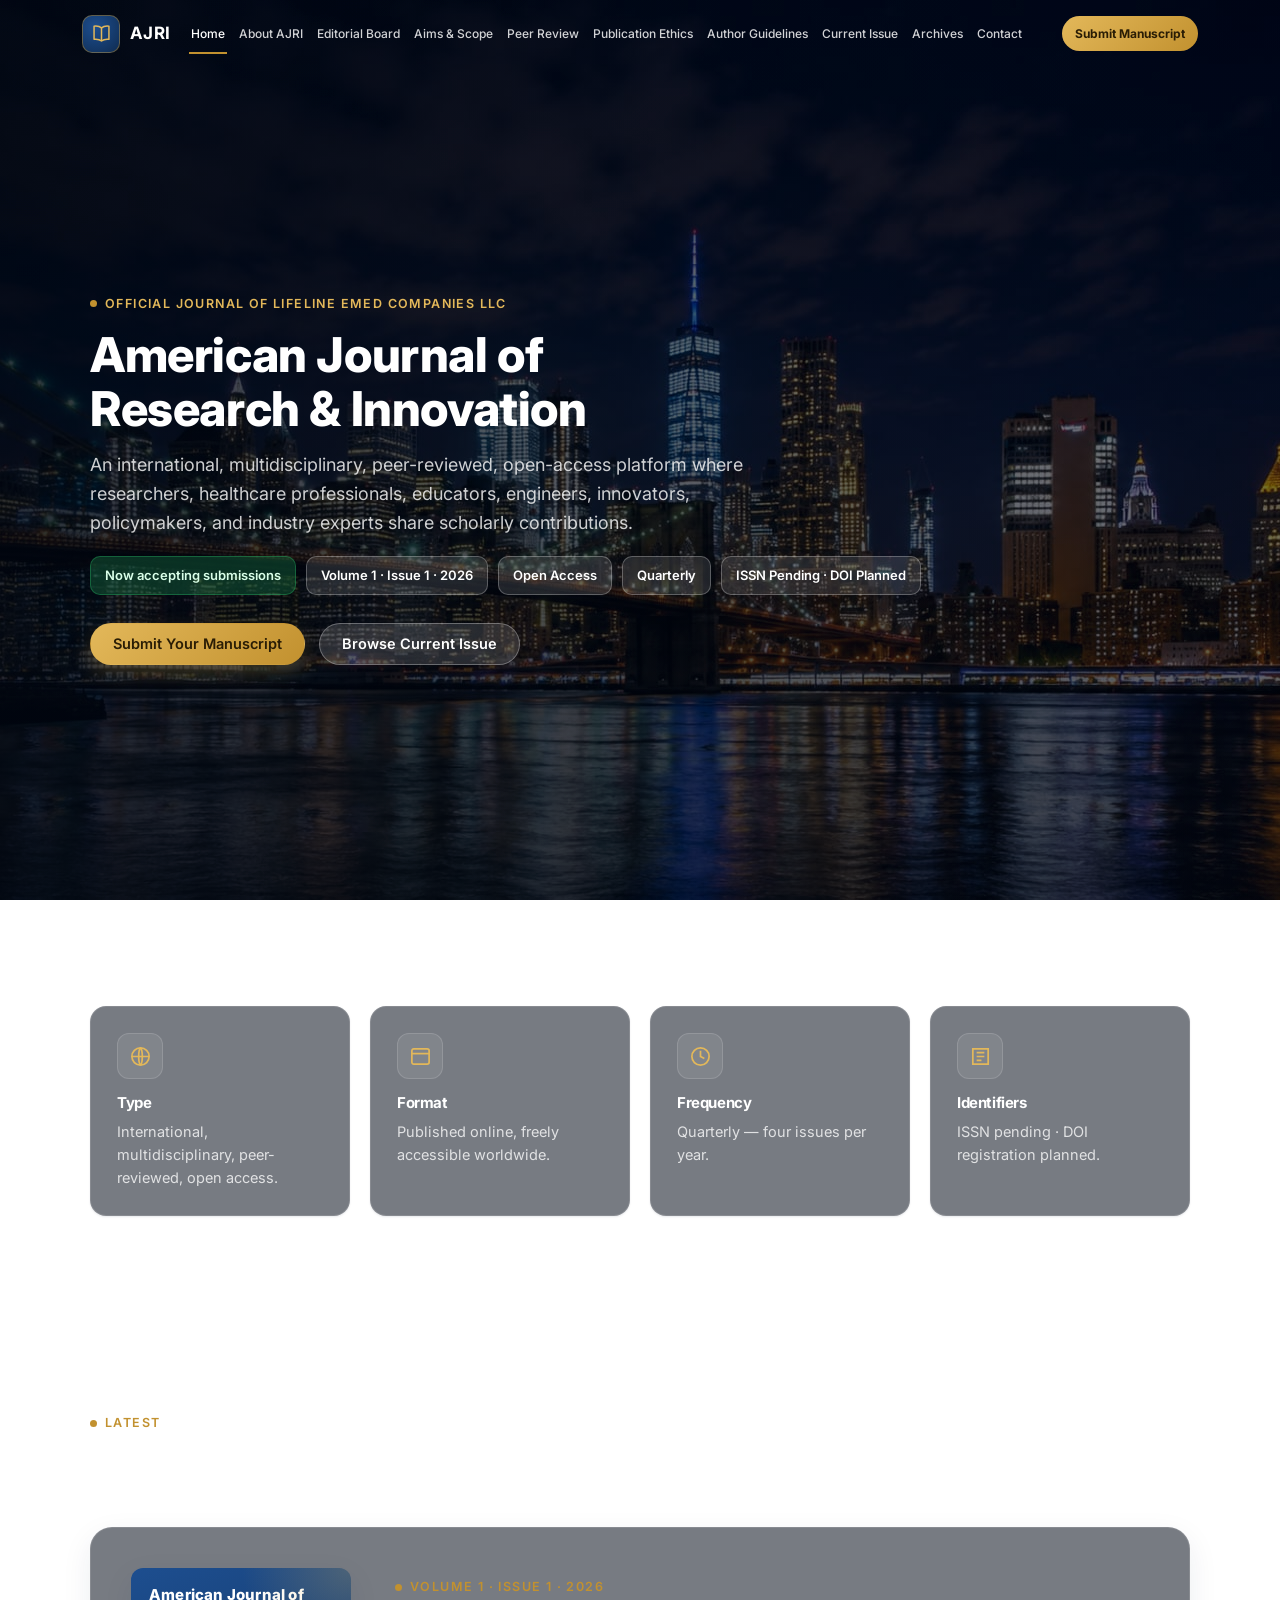
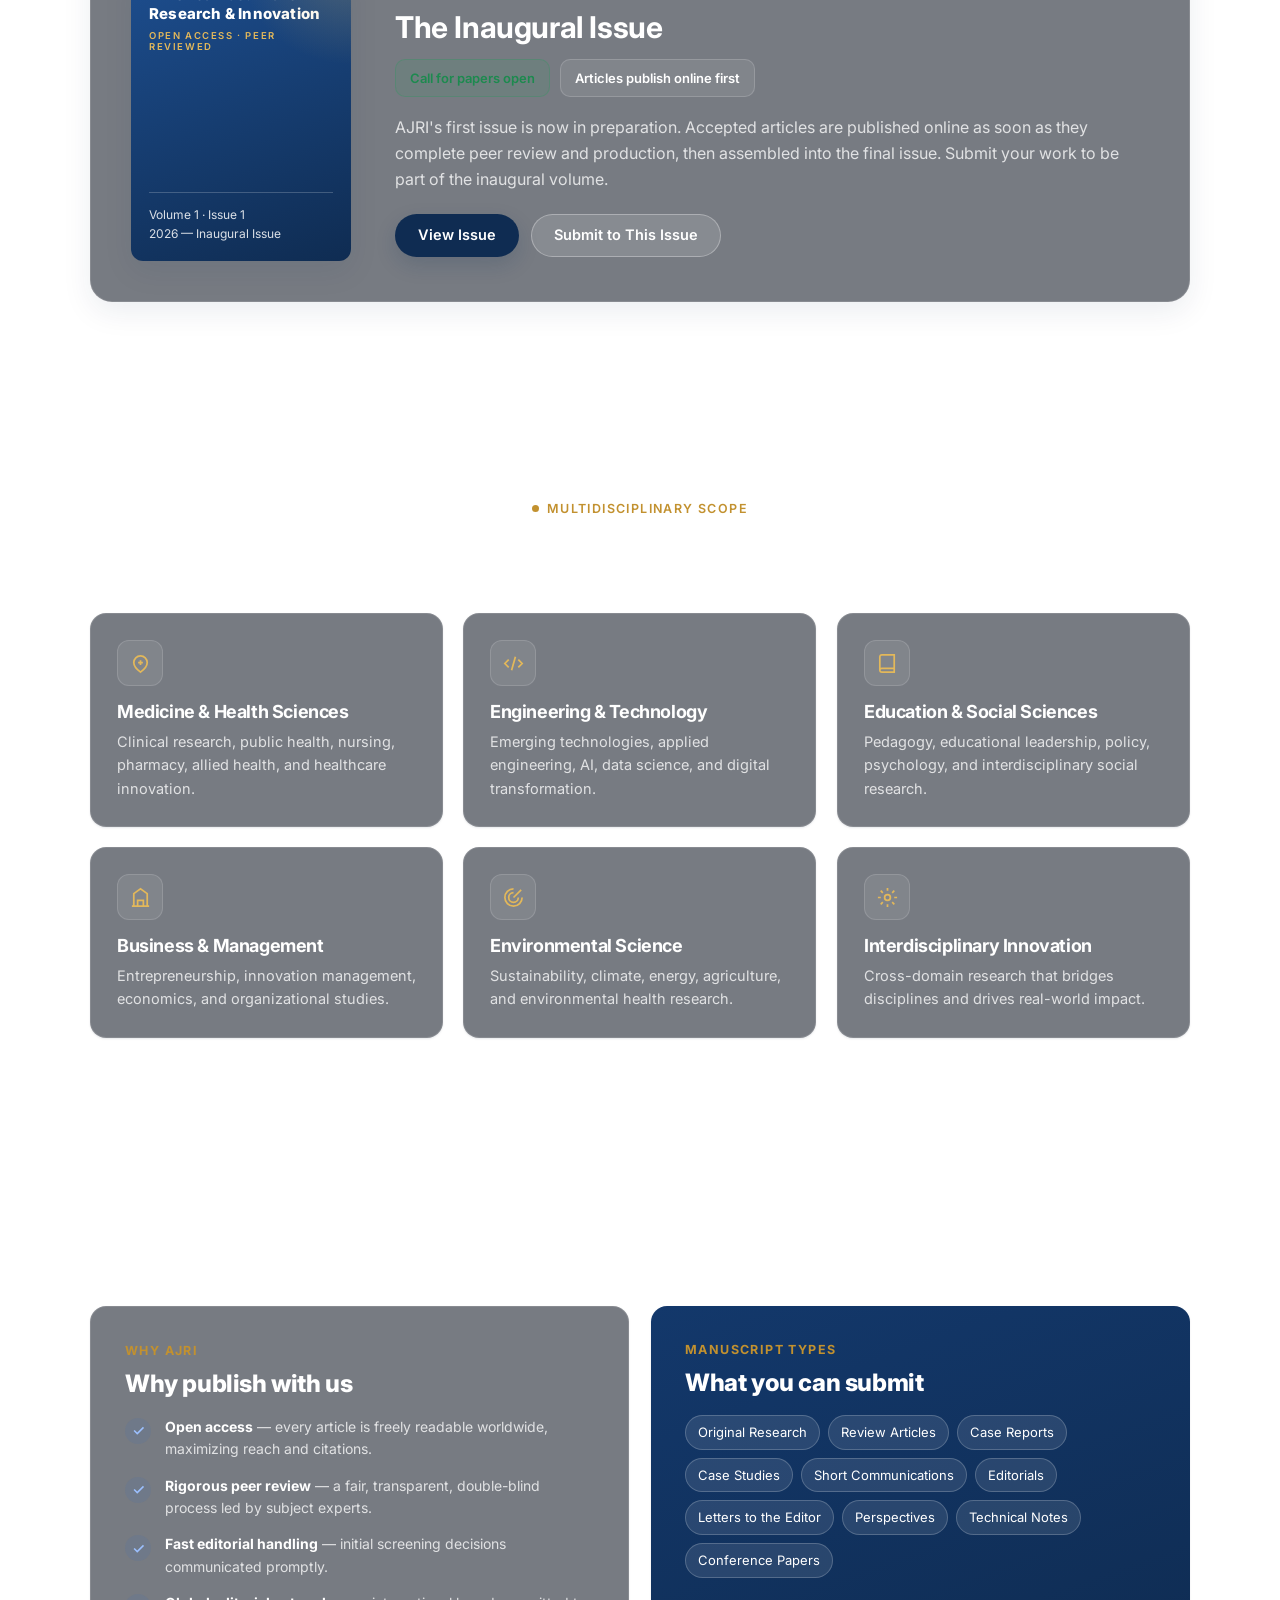
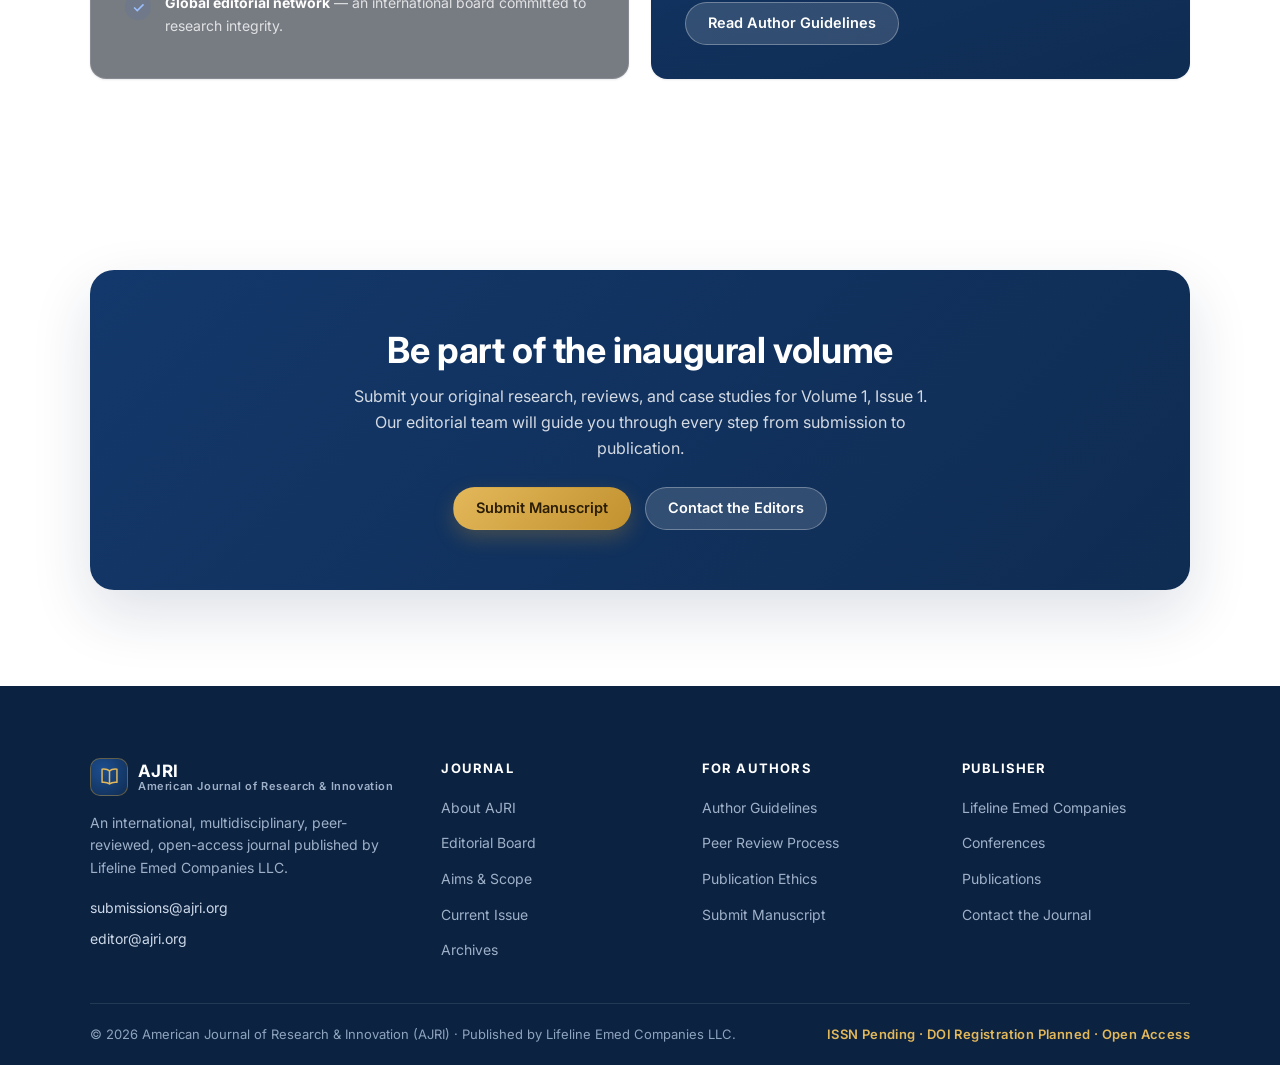
==== commit b1254bbe: "Taller heroes: full-viewport home hero, 44vh inner-page heroes Co-Authored-By: Claude Fable 5 <norep" ====
--- a/index.html
+++ b/index.html
@@ -8,13 +8,13 @@
 <link rel="preconnect" href="https://fonts.googleapis.com" />
 <link rel="preconnect" href="https://fonts.gstatic.com" crossorigin />
 <link href="https://fonts.googleapis.com/css2?family=Inter:wght@400;500;600;700;800&display=swap" rel="stylesheet" />
-<link rel="stylesheet" href="assets/styles.css?v=12" />
+<link rel="stylesheet" href="assets/styles.css?v=13" />
 </head>
 <body data-fixed-bg="assets/heroes/journals.jpg">
 <div id="site-nav"></div>
 
 <!-- HERO -->
-<section class="page-head page-head--photo" style="background-image:url('assets/heroes/journals.jpg');min-height:420px;display:flex;align-items:center">
+<section class="page-head page-head--photo" style="background-image:url('assets/heroes/journals.jpg');min-height:calc(100vh - 58px);display:flex;align-items:center">
   <div class="container">
     <span class="eyebrow"><span class="dot"></span> Official Journal of Lifeline Emed Companies LLC</span>
     <h1 style="max-width:18ch">American Journal of Research &amp; Innovation</h1>
--- a/assets/styles.css
+++ b/assets/styles.css
@@ -429,7 +429,9 @@
 /* sections go transparent so the fixed image shows through everywhere */
 body.has-hero section{background:transparent}
 body.has-hero .section--surface{background:transparent}
-body.has-hero .page-head--photo{background-image:none !important;background-color:transparent;min-height:240px}
+body.has-hero .page-head--photo{background-image:none !important;background-color:transparent;
+  min-height:clamp(300px,44vh,520px);display:flex;align-items:center}
+body.has-hero .page-head--photo>.container{padding-bottom:24px}
 body.has-hero .page-head--photo::before{background:none}
 
 /* loose headings & text over the photo */
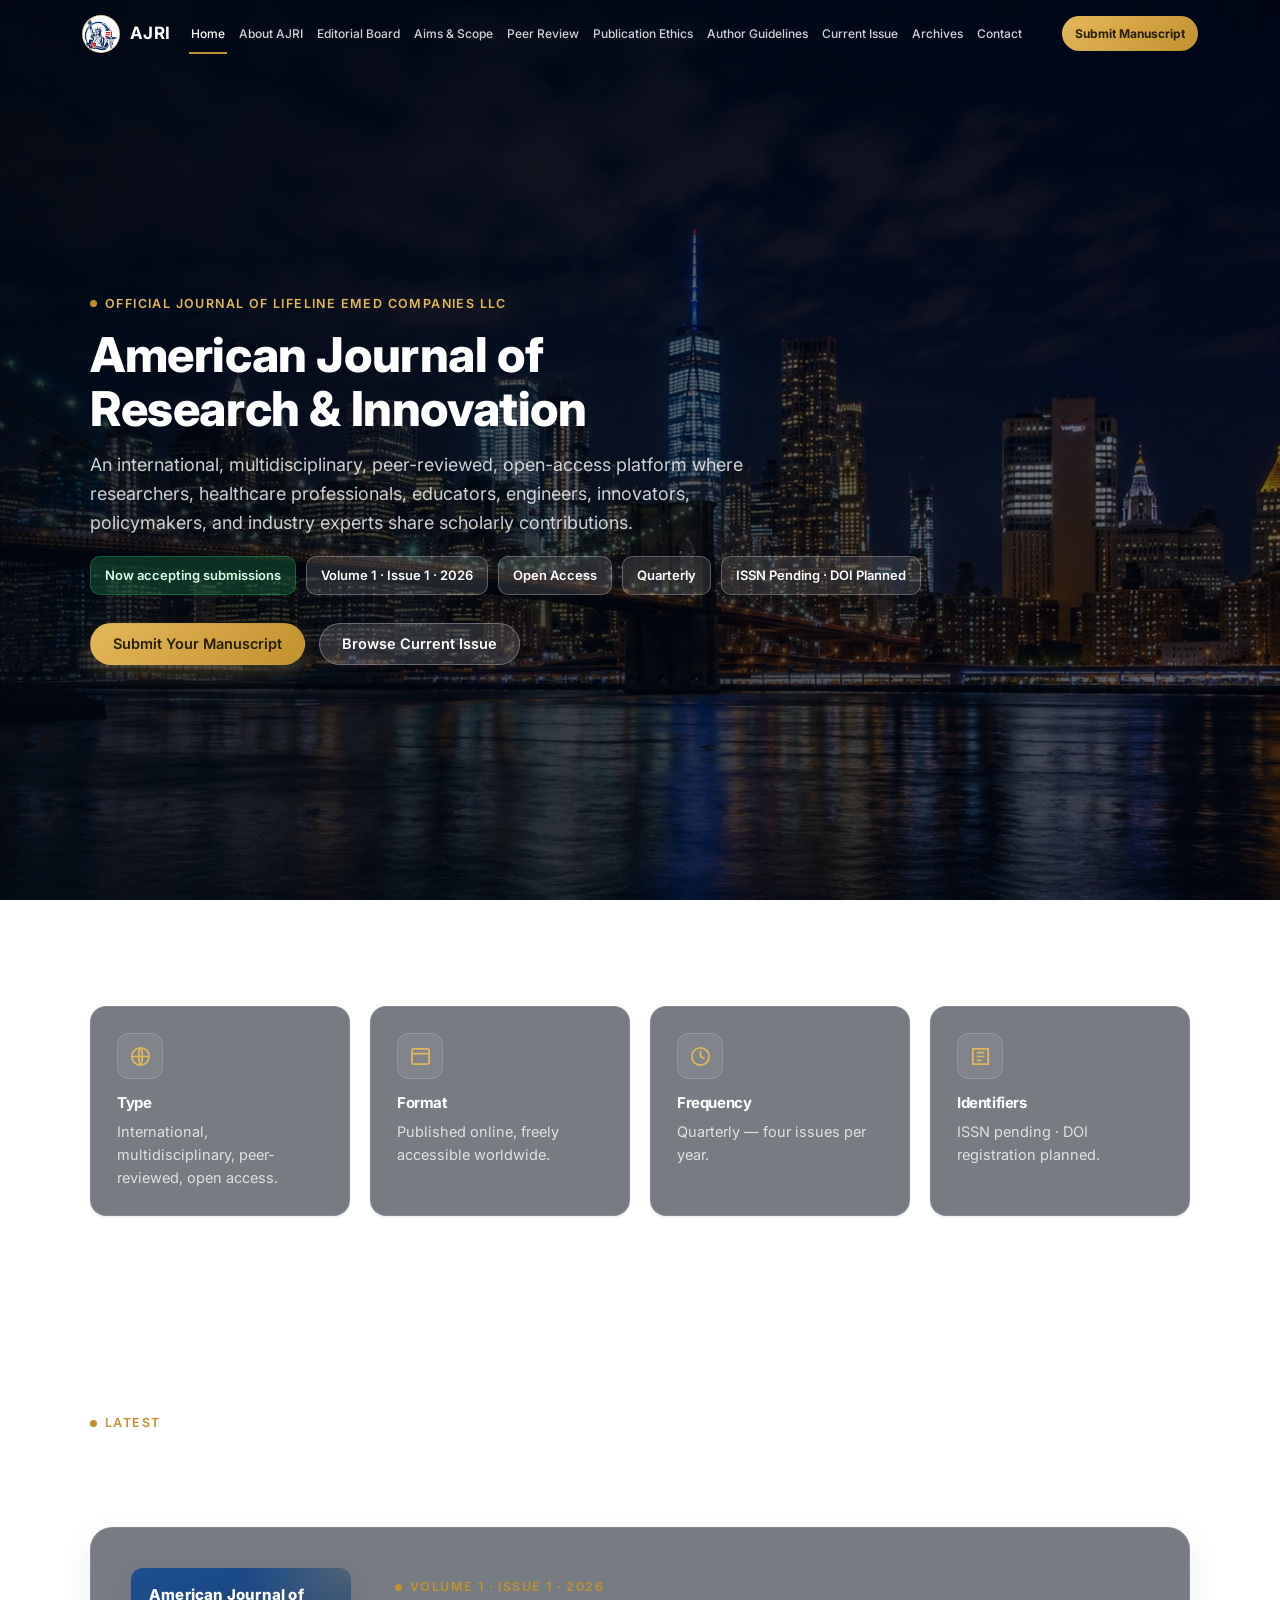
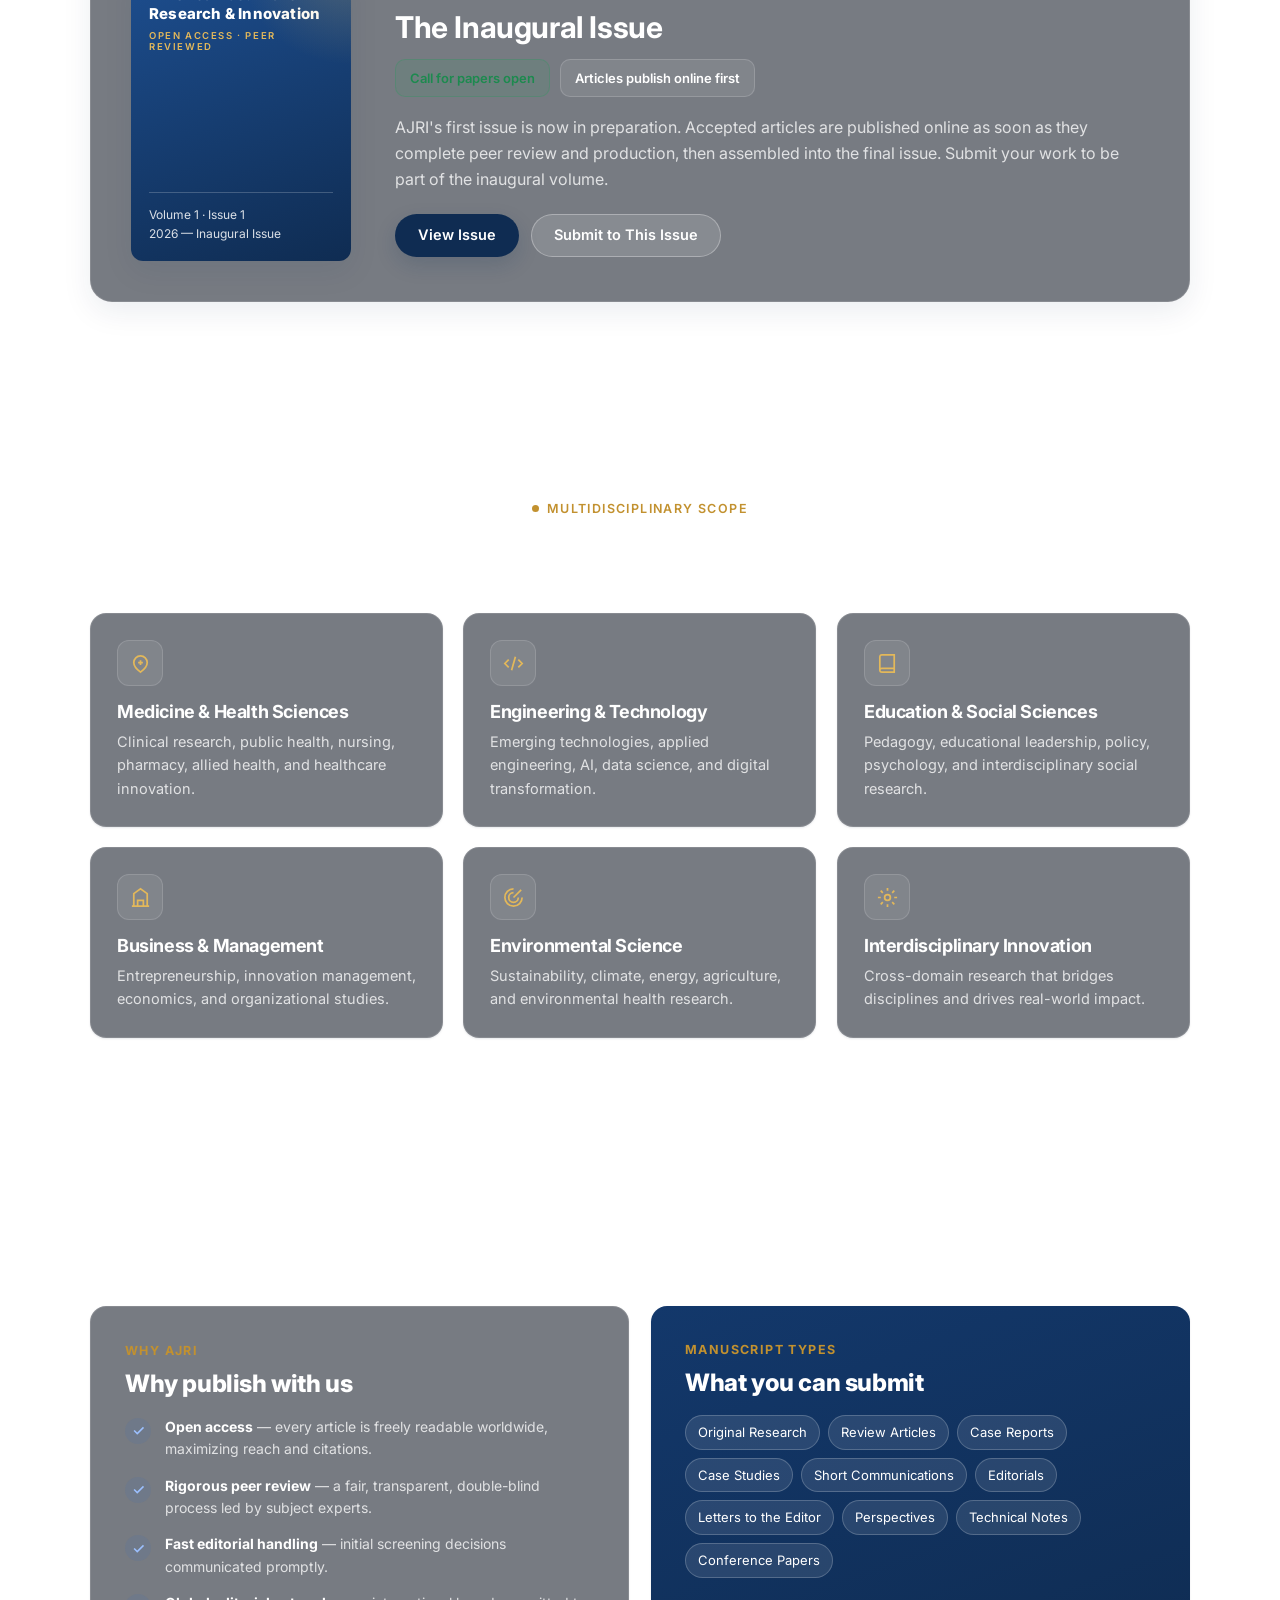
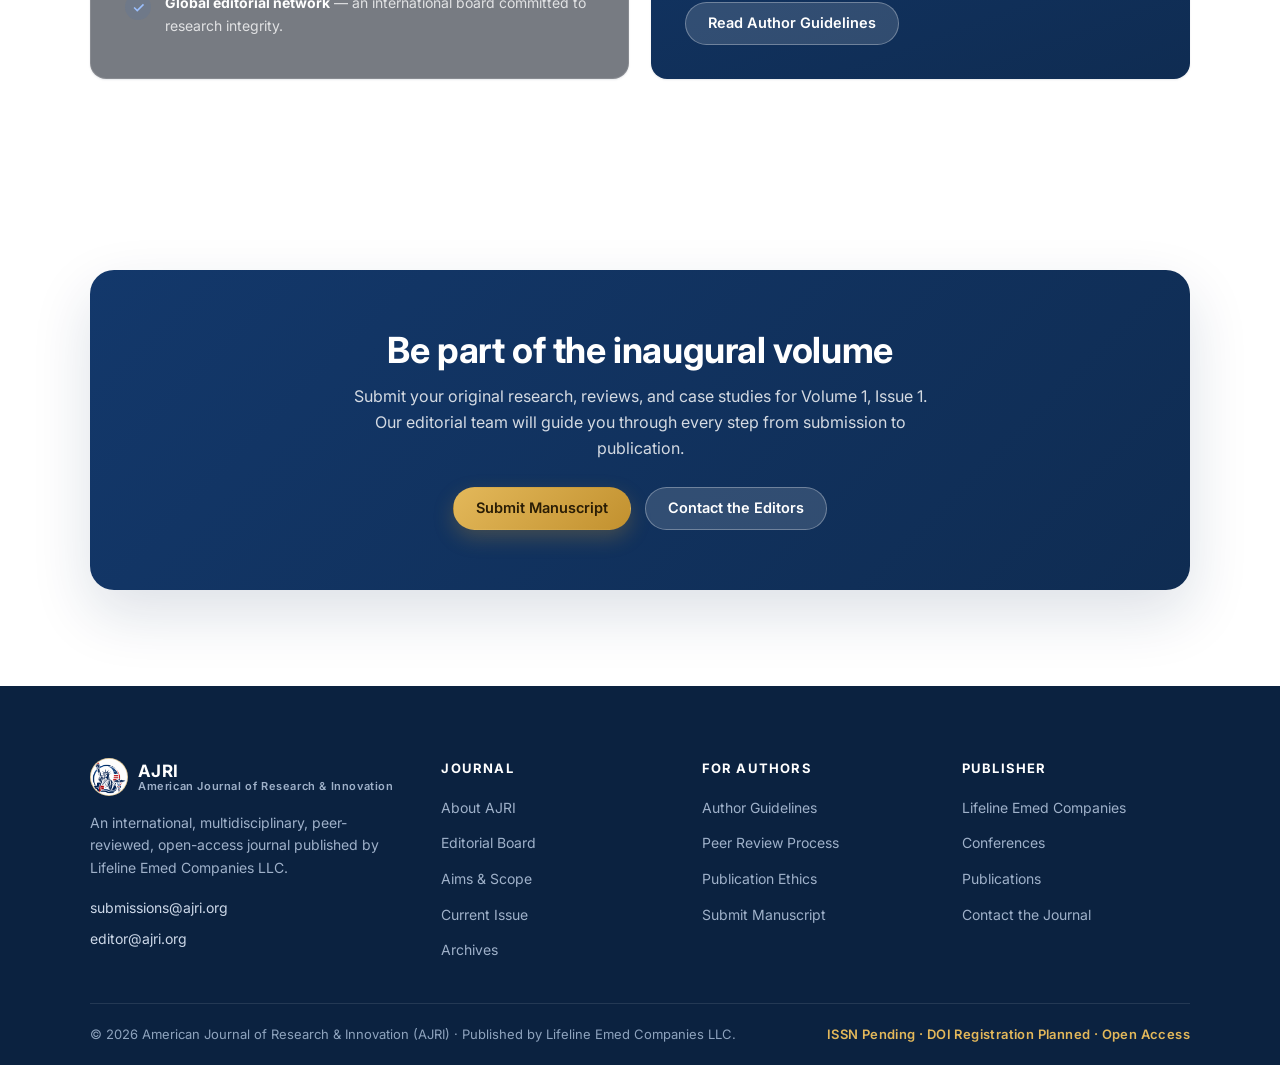
==== commit 0dbd49c0: "Full-screen heroes on all pages; new Liberty medical logo + favicon Co-Authored-By: Claude Fable 5 <" ====
--- a/index.html
+++ b/index.html
@@ -8,13 +8,14 @@
 <link rel="preconnect" href="https://fonts.googleapis.com" />
 <link rel="preconnect" href="https://fonts.gstatic.com" crossorigin />
 <link href="https://fonts.googleapis.com/css2?family=Inter:wght@400;500;600;700;800&display=swap" rel="stylesheet" />
-<link rel="stylesheet" href="assets/styles.css?v=13" />
+<link rel="icon" type="image/png" href="assets/logo.png" />
+<link rel="stylesheet" href="assets/styles.css?v=15" />
 </head>
 <body data-fixed-bg="assets/heroes/journals.jpg">
 <div id="site-nav"></div>
 
 <!-- HERO -->
-<section class="page-head page-head--photo" style="background-image:url('assets/heroes/journals.jpg');min-height:calc(100vh - 58px);display:flex;align-items:center">
+<section class="page-head page-head--photo" style="background-image:url('assets/heroes/journals.jpg')">
   <div class="container">
     <span class="eyebrow"><span class="dot"></span> Official Journal of Lifeline Emed Companies LLC</span>
     <h1 style="max-width:18ch">American Journal of Research &amp; Innovation</h1>
@@ -143,6 +144,6 @@
 </section>
 
 <div id="site-footer"></div>
-<script src="assets/main.js?v=6"></script>
+<script src="assets/main.js?v=7"></script>
 </body>
 </html>
--- a/assets/styles.css
+++ b/assets/styles.css
@@ -82,9 +82,10 @@
 .jnav__top{max-width:var(--maxw);margin:0 auto;display:flex;align-items:center;gap:clamp(12px,1.4vw,18px);
   padding:9px clamp(16px,3vw,32px);transition:padding .3s}
 .brand{display:flex;align-items:center;gap:10px;min-width:0}
-.brand__mark{flex:none;width:38px;height:38px;border-radius:10px;display:grid;place-items:center;
-  background:radial-gradient(circle at 35% 30%,var(--navy-600),var(--navy));border:1px solid rgba(194,145,47,.45)}
+.brand__mark{flex:none;width:38px;height:38px;border-radius:50%;display:grid;place-items:center;
+  background:#fff;border:1px solid rgba(194,145,47,.45);overflow:hidden}
 .brand__mark svg{width:21px;height:21px}
+.brand__mark img{width:100%;height:100%;object-fit:cover;border-radius:inherit}
 .brand__name{line-height:1.1;min-width:0}
 .brand__name b{display:block;font-size:17px;color:var(--navy);letter-spacing:.4px;white-space:nowrap;
   transition:color .3s}
@@ -430,7 +431,7 @@
 body.has-hero section{background:transparent}
 body.has-hero .section--surface{background:transparent}
 body.has-hero .page-head--photo{background-image:none !important;background-color:transparent;
-  min-height:clamp(300px,44vh,520px);display:flex;align-items:center}
+  min-height:calc(100svh - var(--nav-h));display:flex;align-items:center}
 body.has-hero .page-head--photo>.container{padding-bottom:24px}
 body.has-hero .page-head--photo::before{background:none}
 
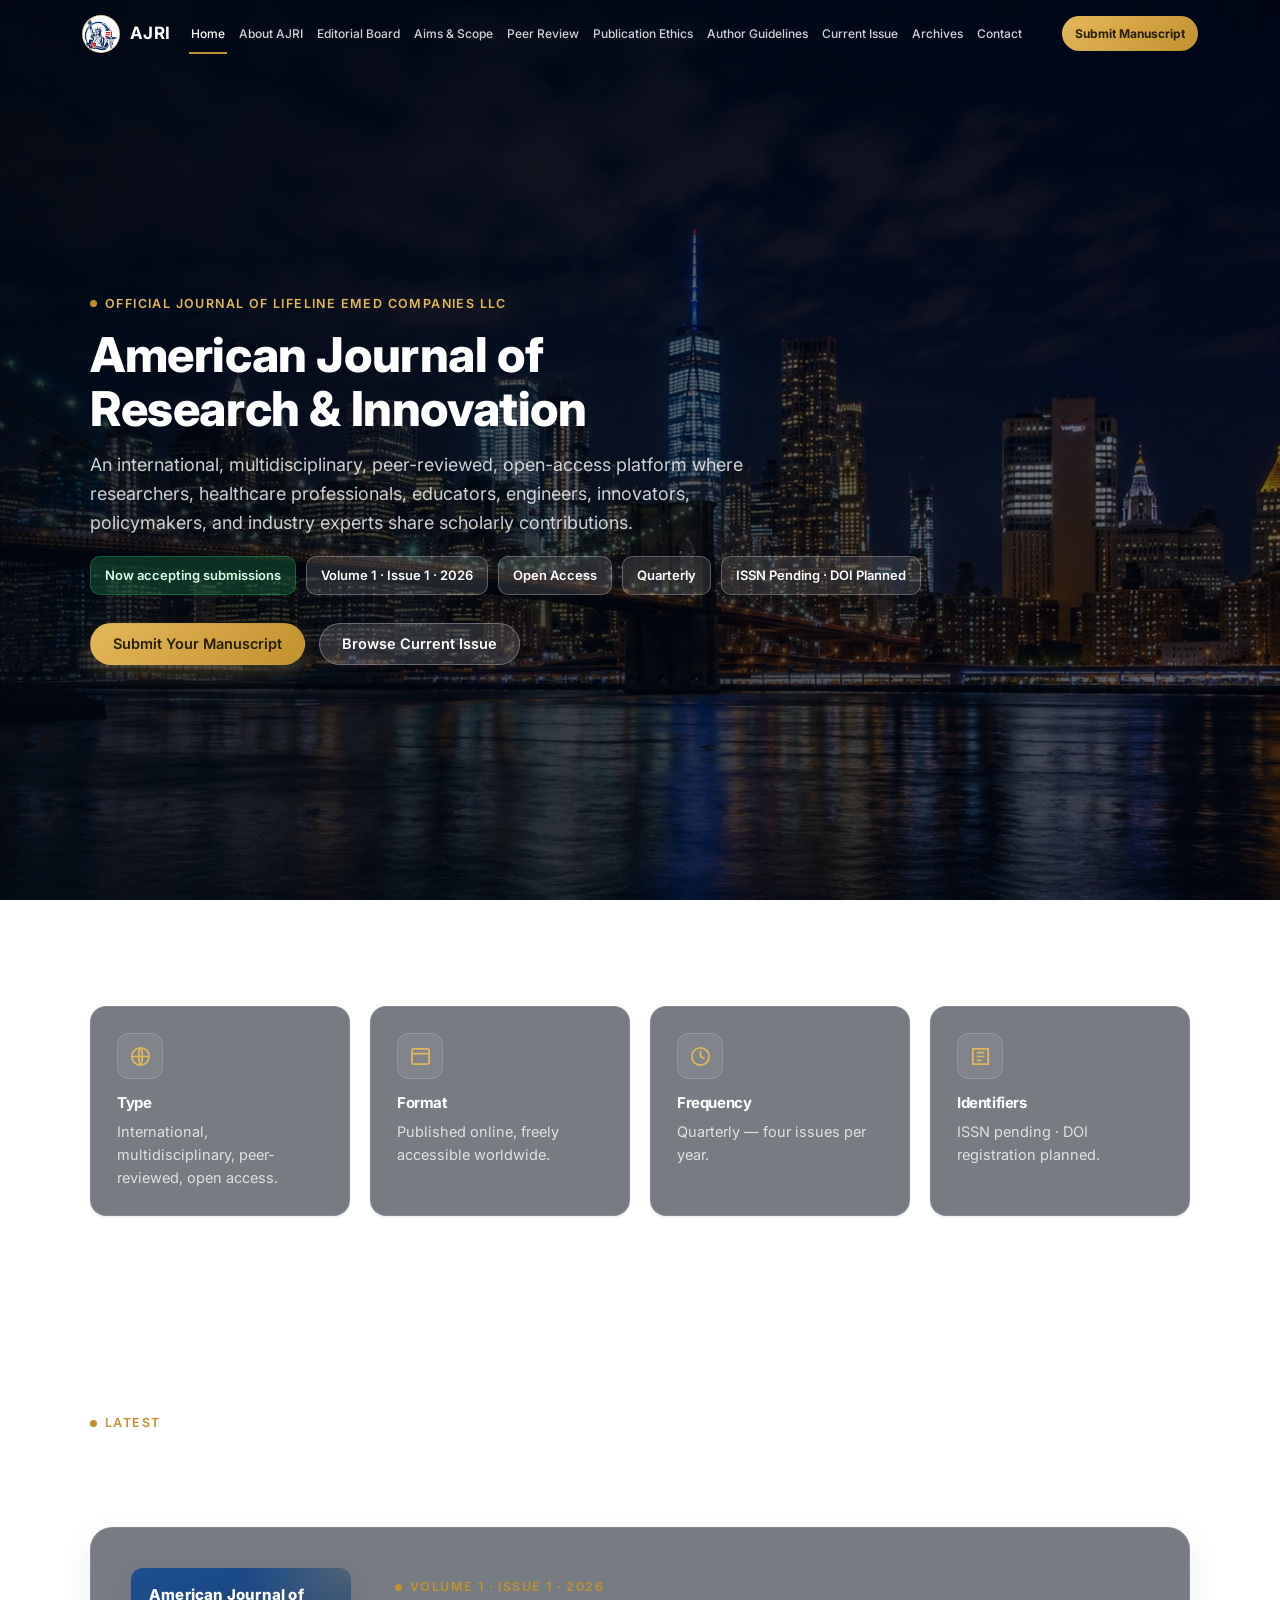
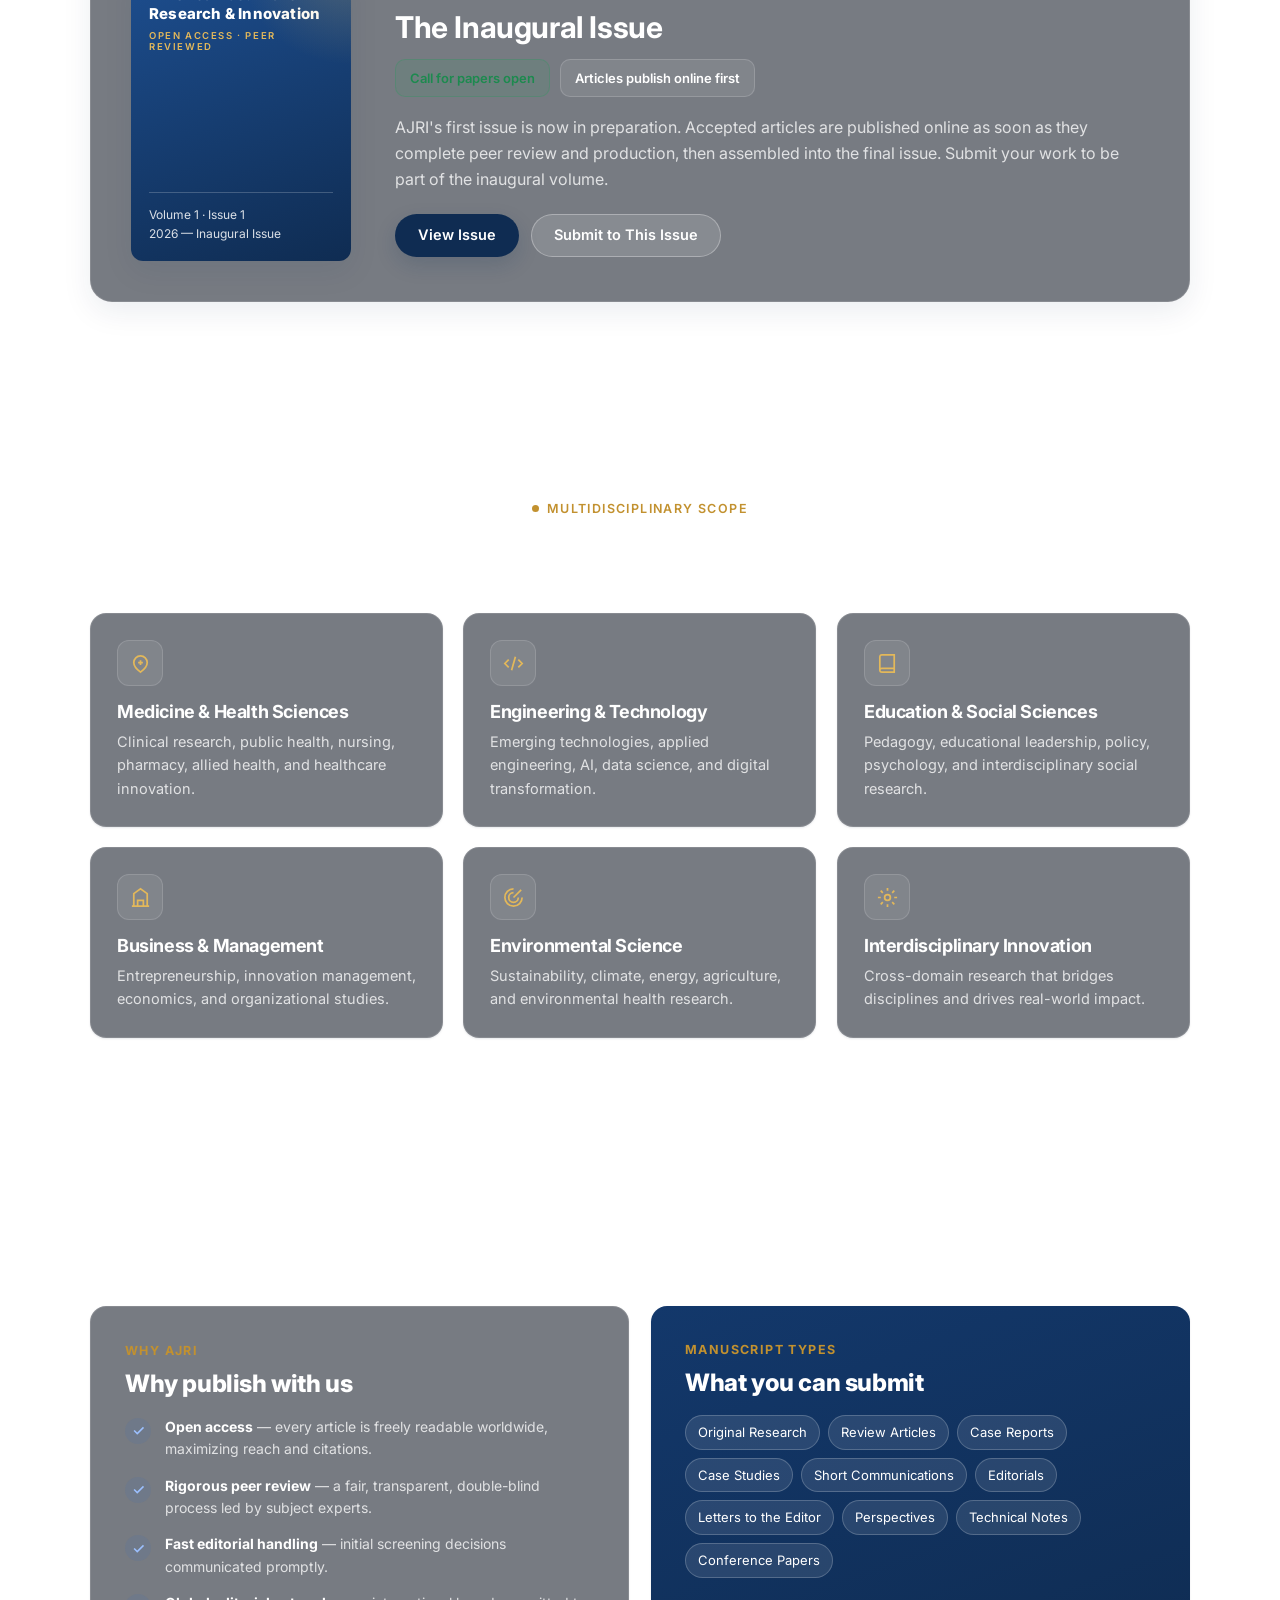
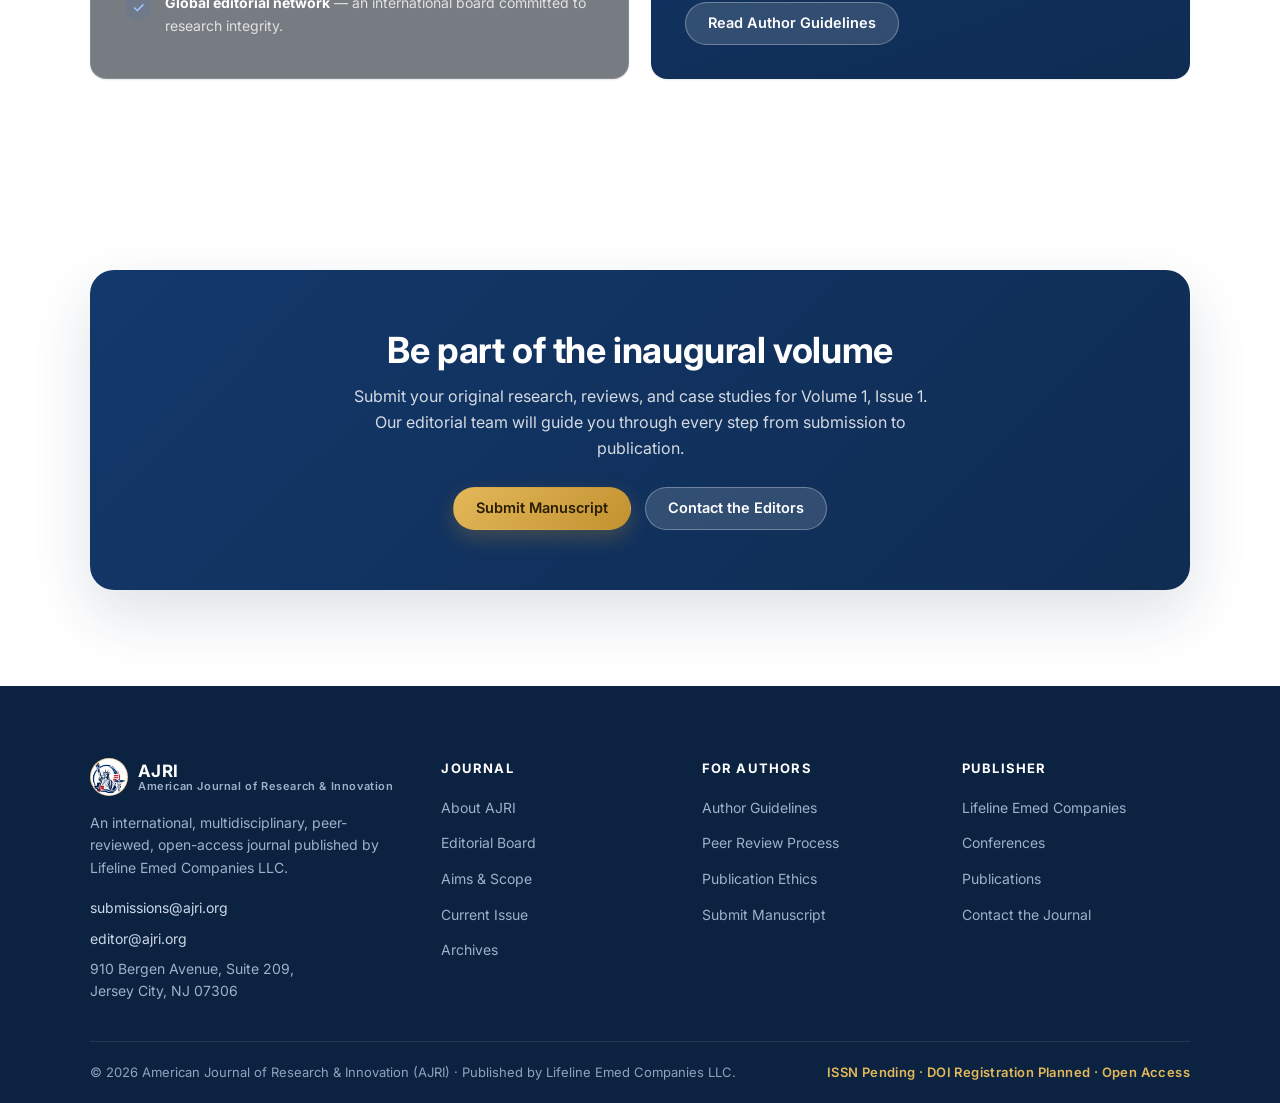
==== commit 0ea892e4: "Publish first article in Vol 1 Issue 1; footer address; full-text visibility fix - Full-text article" ====
--- a/index.html
+++ b/index.html
@@ -9,7 +9,7 @@
 <link rel="preconnect" href="https://fonts.gstatic.com" crossorigin />
 <link href="https://fonts.googleapis.com/css2?family=Inter:wght@400;500;600;700;800&display=swap" rel="stylesheet" />
 <link rel="icon" type="image/png" href="assets/logo.png" />
-<link rel="stylesheet" href="assets/styles.css?v=15" />
+<link rel="stylesheet" href="assets/styles.css?v=17" />
 </head>
 <body data-fixed-bg="assets/heroes/journals.jpg">
 <div id="site-nav"></div>
@@ -144,6 +144,6 @@
 </section>
 
 <div id="site-footer"></div>
-<script src="assets/main.js?v=7"></script>
+<script src="assets/main.js?v=8"></script>
 </body>
 </html>
--- a/assets/styles.css
+++ b/assets/styles.css
@@ -346,6 +346,19 @@
 .tl-item .when{font-size:12px;font-weight:700;letter-spacing:1px;text-transform:uppercase;color:var(--gold);margin-bottom:4px}
 .tl-item p{color:var(--muted);font-size:14.5px;margin-top:6px;max-width:64ch}
 
+/* article full-text "paper" — stays light for readability over the photo bg */
+.paper{background:#fff;border:1px solid var(--border);border-radius:22px;
+  padding:clamp(26px,5vw,60px);box-shadow:var(--shadow);max-width:940px;margin:0 auto}
+.paper h2{font-size:23px;margin:36px 0 12px;color:var(--navy)}
+.paper h2:first-child{margin-top:0}
+.paper h3{font-size:17.5px;margin:24px 0 8px;color:var(--navy)}
+.paper p{color:#3d4c64;font-size:15.5px;line-height:1.75;margin:10px 0}
+.paper ol,.paper ul{margin:12px 0 0 22px;display:grid;gap:8px;color:#3d4c64;font-size:14.5px;line-height:1.6}
+.paper .ab-label{font-weight:700;color:var(--navy)}
+.paper .rule{border:0;border-top:1px solid var(--surface-2);margin:34px 0}
+.article-head-meta{display:flex;flex-wrap:wrap;gap:14px;font-size:13px;color:rgba(255,255,255,.85);margin-top:14px}
+.article-head-meta b{color:#fff}
+
 /* ---------- FOOTER ---------- */
 .footer{background:#0b2240;color:#cdd8e8}
 .footer__top{display:grid;grid-template-columns:1.4fr 1fr 1fr 1fr;gap:32px;padding:clamp(48px,6vw,72px) 0 40px}
@@ -355,6 +368,7 @@
 .footer__brand .contacts{margin-top:18px;display:grid;gap:8px}
 .footer__brand .contacts a{color:#cdd8e8;font-size:14px}
 .footer__brand .contacts a:hover{color:#fff}
+.footer__brand .contacts span{color:#9fb1c9;font-size:14px;line-height:1.55}
 .footer h4{color:#fff;font-size:13px;letter-spacing:1.2px;text-transform:uppercase;margin-bottom:16px}
 .footer ul{list-style:none;display:grid;gap:10px}
 .footer ul a{color:#9fb1c9;font-size:14px;transition:color .2s}
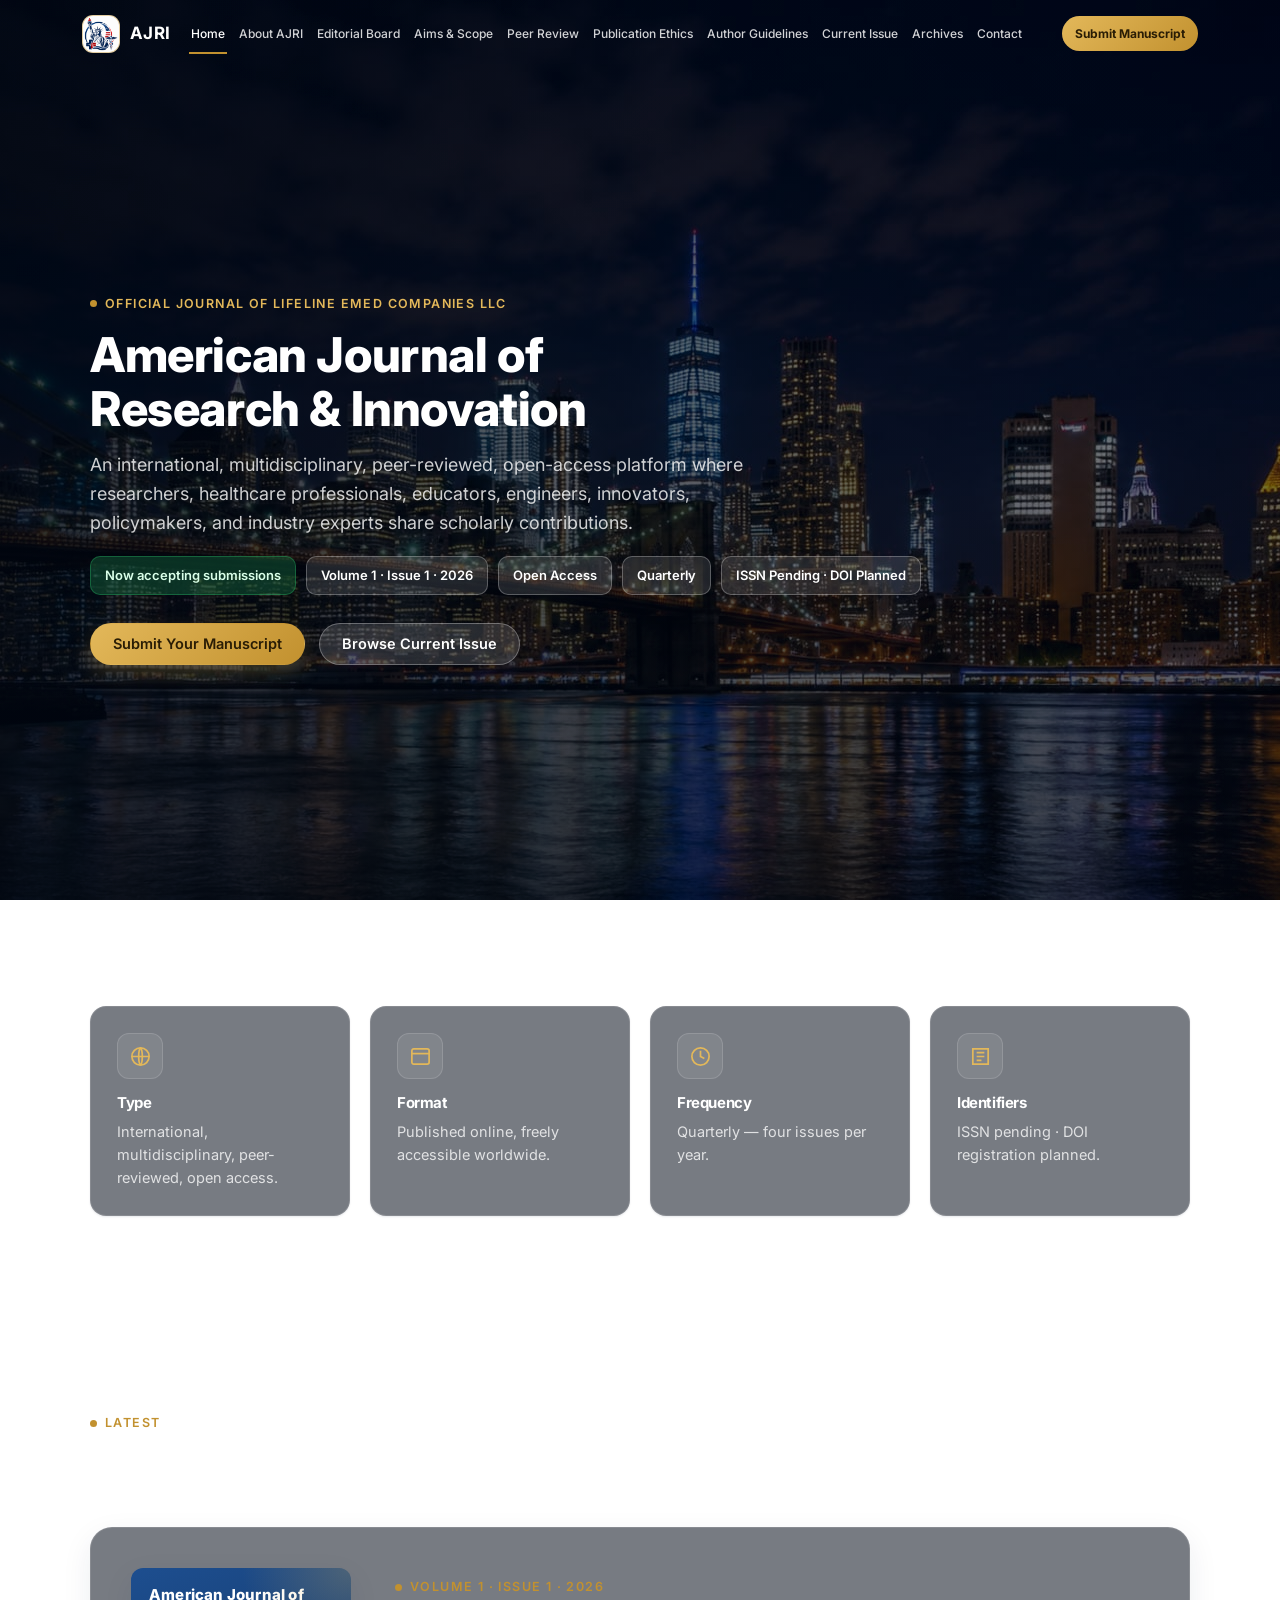
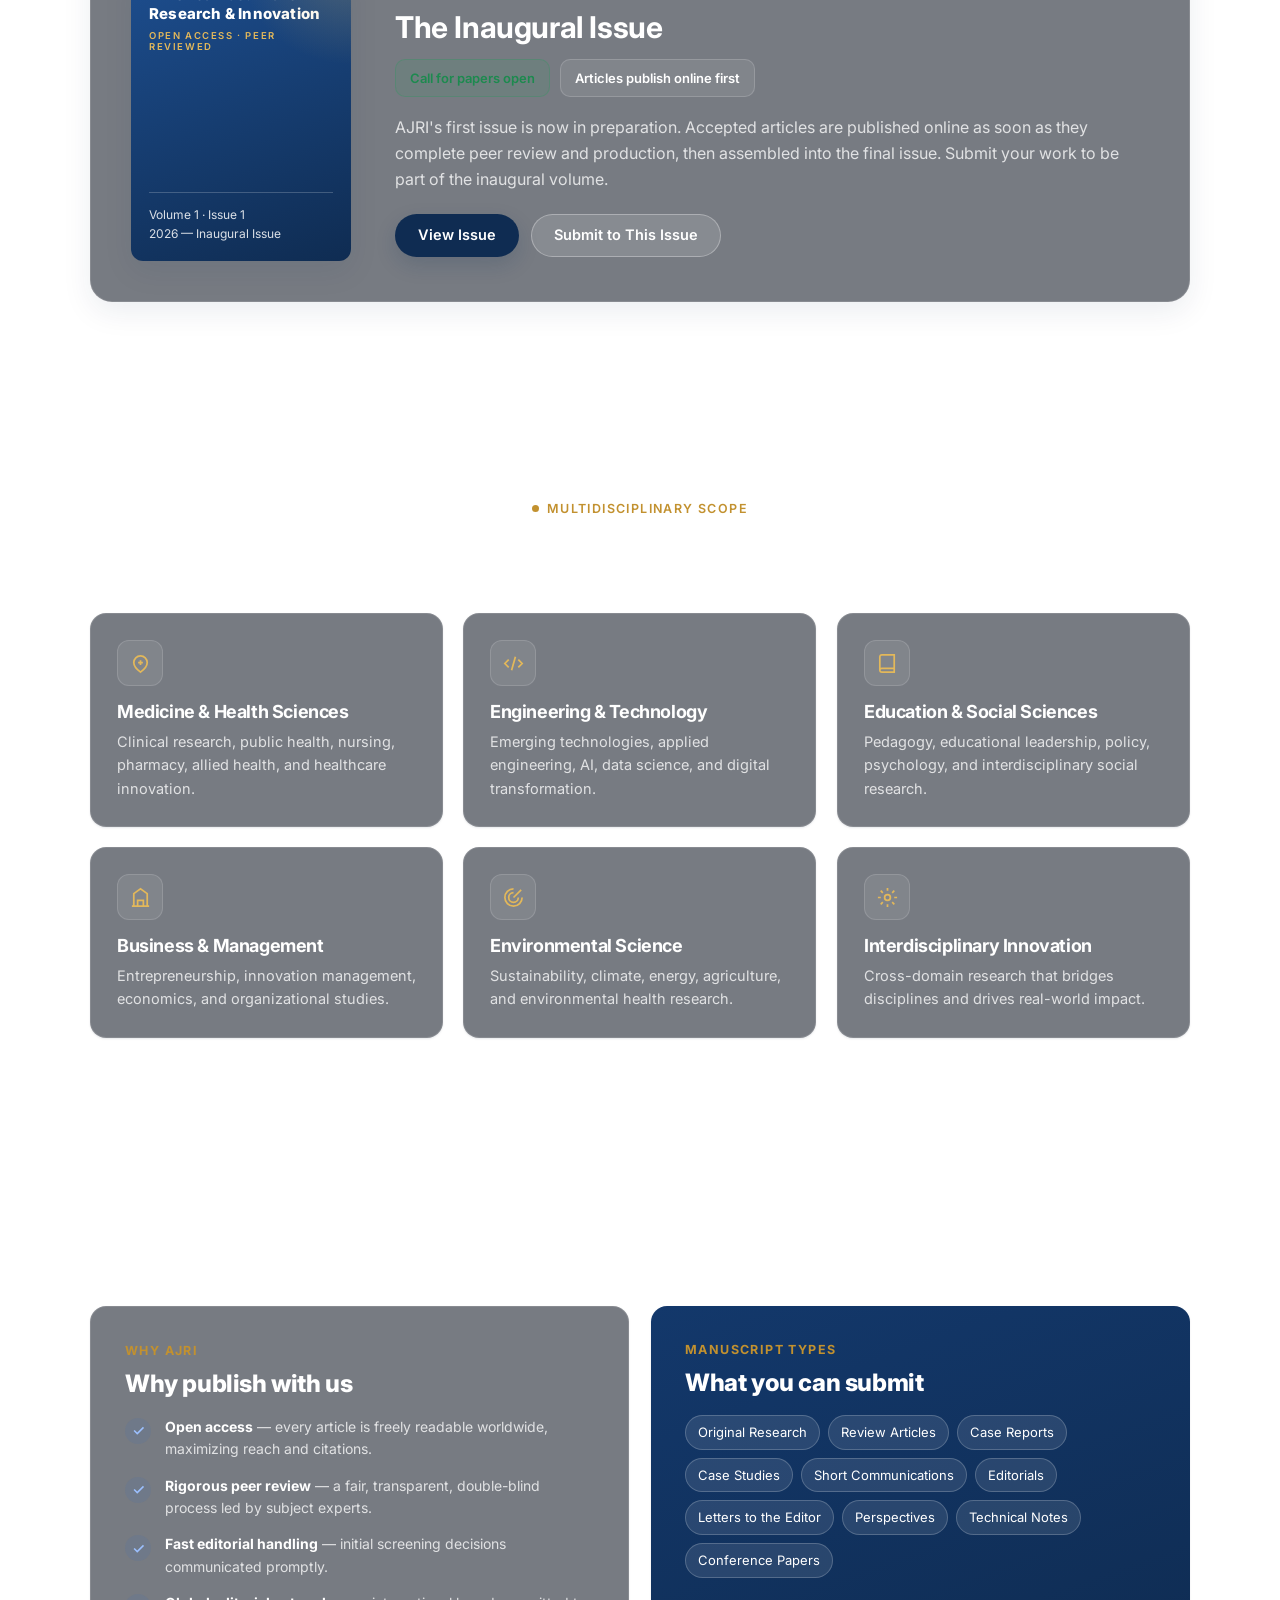
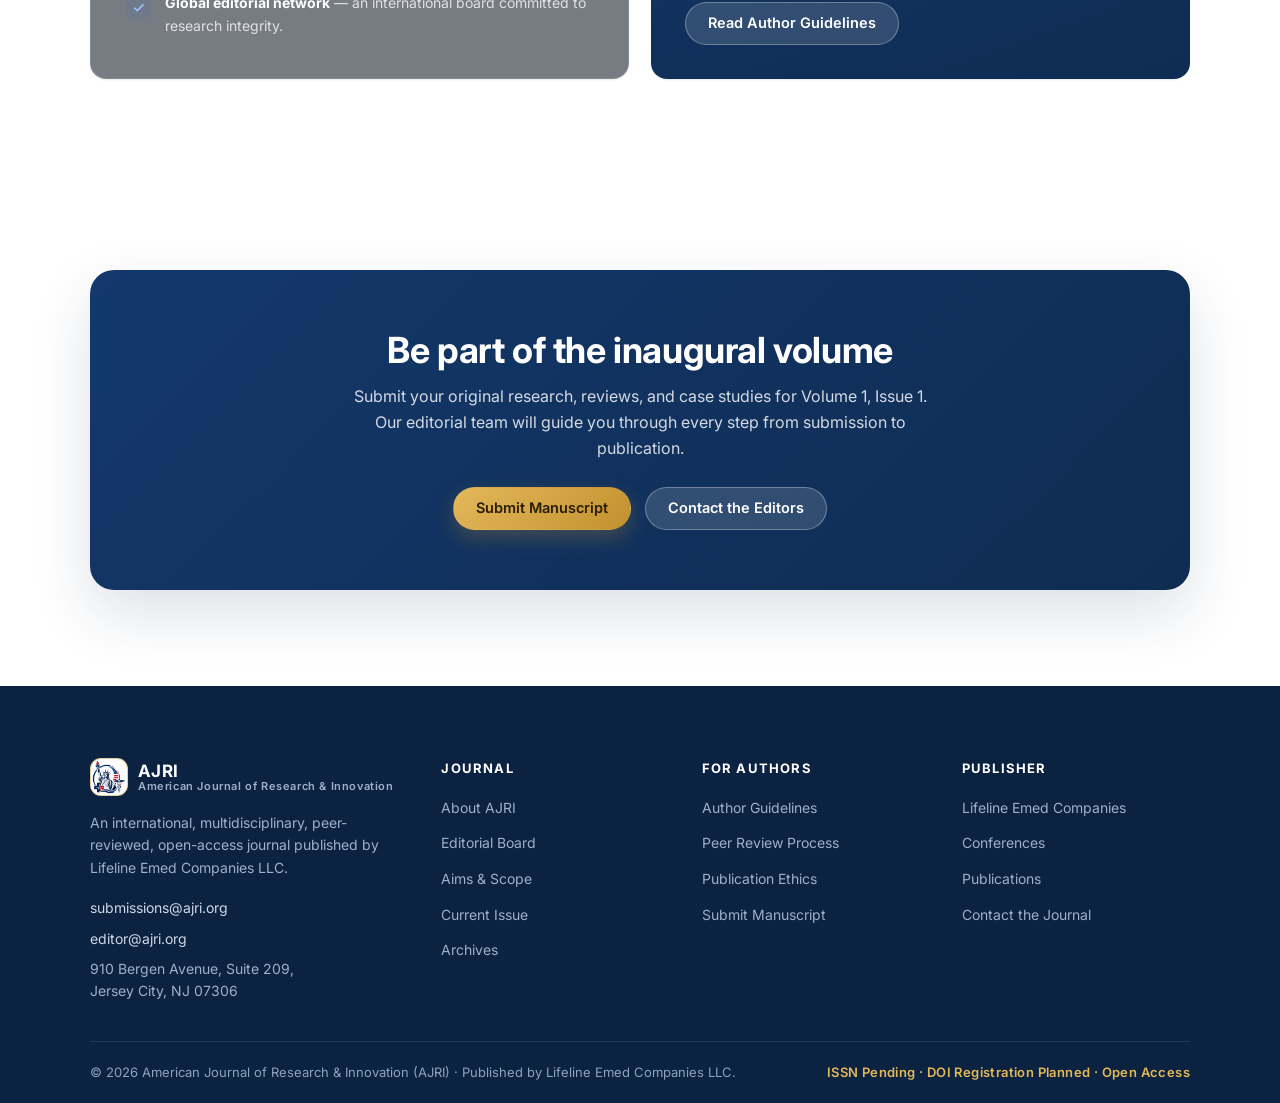
==== commit 913a9efa: "Dark glassmorphic nav island; rounded-square logo badge Co-Authored-By: Claude Fable 5 <noreply@anth" ====
--- a/index.html
+++ b/index.html
@@ -9,7 +9,7 @@
 <link rel="preconnect" href="https://fonts.gstatic.com" crossorigin />
 <link href="https://fonts.googleapis.com/css2?family=Inter:wght@400;500;600;700;800&display=swap" rel="stylesheet" />
 <link rel="icon" type="image/png" href="assets/logo.png" />
-<link rel="stylesheet" href="assets/styles.css?v=17" />
+<link rel="stylesheet" href="assets/styles.css?v=21" />
 </head>
 <body data-fixed-bg="assets/heroes/journals.jpg">
 <div id="site-nav"></div>
--- a/assets/styles.css
+++ b/assets/styles.css
@@ -75,14 +75,22 @@
   box-shadow:none;pointer-events:none}
 .jnav.scrolled .jnav__shell{pointer-events:auto;margin:10px auto 0;
   max-width:min(var(--maxw),calc(100% - 24px));
-  background:rgba(255,255,255,.92);backdrop-filter:saturate(180%) blur(16px);
-  border-color:var(--border);border-radius:26px;overflow:hidden;
-  box-shadow:0 12px 32px rgba(15,44,82,.16)}
+  background:linear-gradient(135deg,rgba(12,20,36,.66),rgba(9,16,29,.5));
+  -webkit-backdrop-filter:saturate(150%) blur(20px);
+  backdrop-filter:saturate(150%) blur(20px);
+  border-color:rgba(255,255,255,.16);border-radius:26px;overflow:hidden;
+  box-shadow:0 16px 44px rgba(3,8,18,.45),inset 0 1px 0 rgba(255,255,255,.12)}
+/* white text on the dark glass island */
+.jnav.scrolled .brand__name b{color:#fff}
+.jnav.scrolled .jnav__links a{color:rgba(255,255,255,.8)}
+.jnav.scrolled .jnav__links a:hover,
+.jnav.scrolled .jnav__links a.active{color:#fff}
+.jnav.scrolled .jnav__burger span{background:#fff}
 .jnav.scrolled .jnav__top{padding-left:22px;padding-right:22px}
 .jnav__top{max-width:var(--maxw);margin:0 auto;display:flex;align-items:center;gap:clamp(12px,1.4vw,18px);
   padding:9px clamp(16px,3vw,32px);transition:padding .3s}
 .brand{display:flex;align-items:center;gap:10px;min-width:0}
-.brand__mark{flex:none;width:38px;height:38px;border-radius:50%;display:grid;place-items:center;
+.brand__mark{flex:none;width:38px;height:38px;border-radius:11px;display:grid;place-items:center;
   background:#fff;border:1px solid rgba(194,145,47,.45);overflow:hidden}
 .brand__mark svg{width:21px;height:21px}
 .brand__mark img{width:100%;height:100%;object-fit:cover;border-radius:inherit}
@@ -356,6 +364,9 @@
 .paper ol,.paper ul{margin:12px 0 0 22px;display:grid;gap:8px;color:#3d4c64;font-size:14.5px;line-height:1.6}
 .paper .ab-label{font-weight:700;color:var(--navy)}
 .paper .rule{border:0;border-top:1px solid var(--surface-2);margin:34px 0}
+.paper figure{margin:24px 0}
+.paper figure img{width:100%;border:1px solid var(--border);border-radius:12px;background:#fff}
+.paper figcaption{font-size:13px;color:#5b6b82;margin-top:9px;text-align:center}
 .article-head-meta{display:flex;flex-wrap:wrap;gap:14px;font-size:13px;color:rgba(255,255,255,.85);margin-top:14px}
 .article-head-meta b{color:#fff}
 
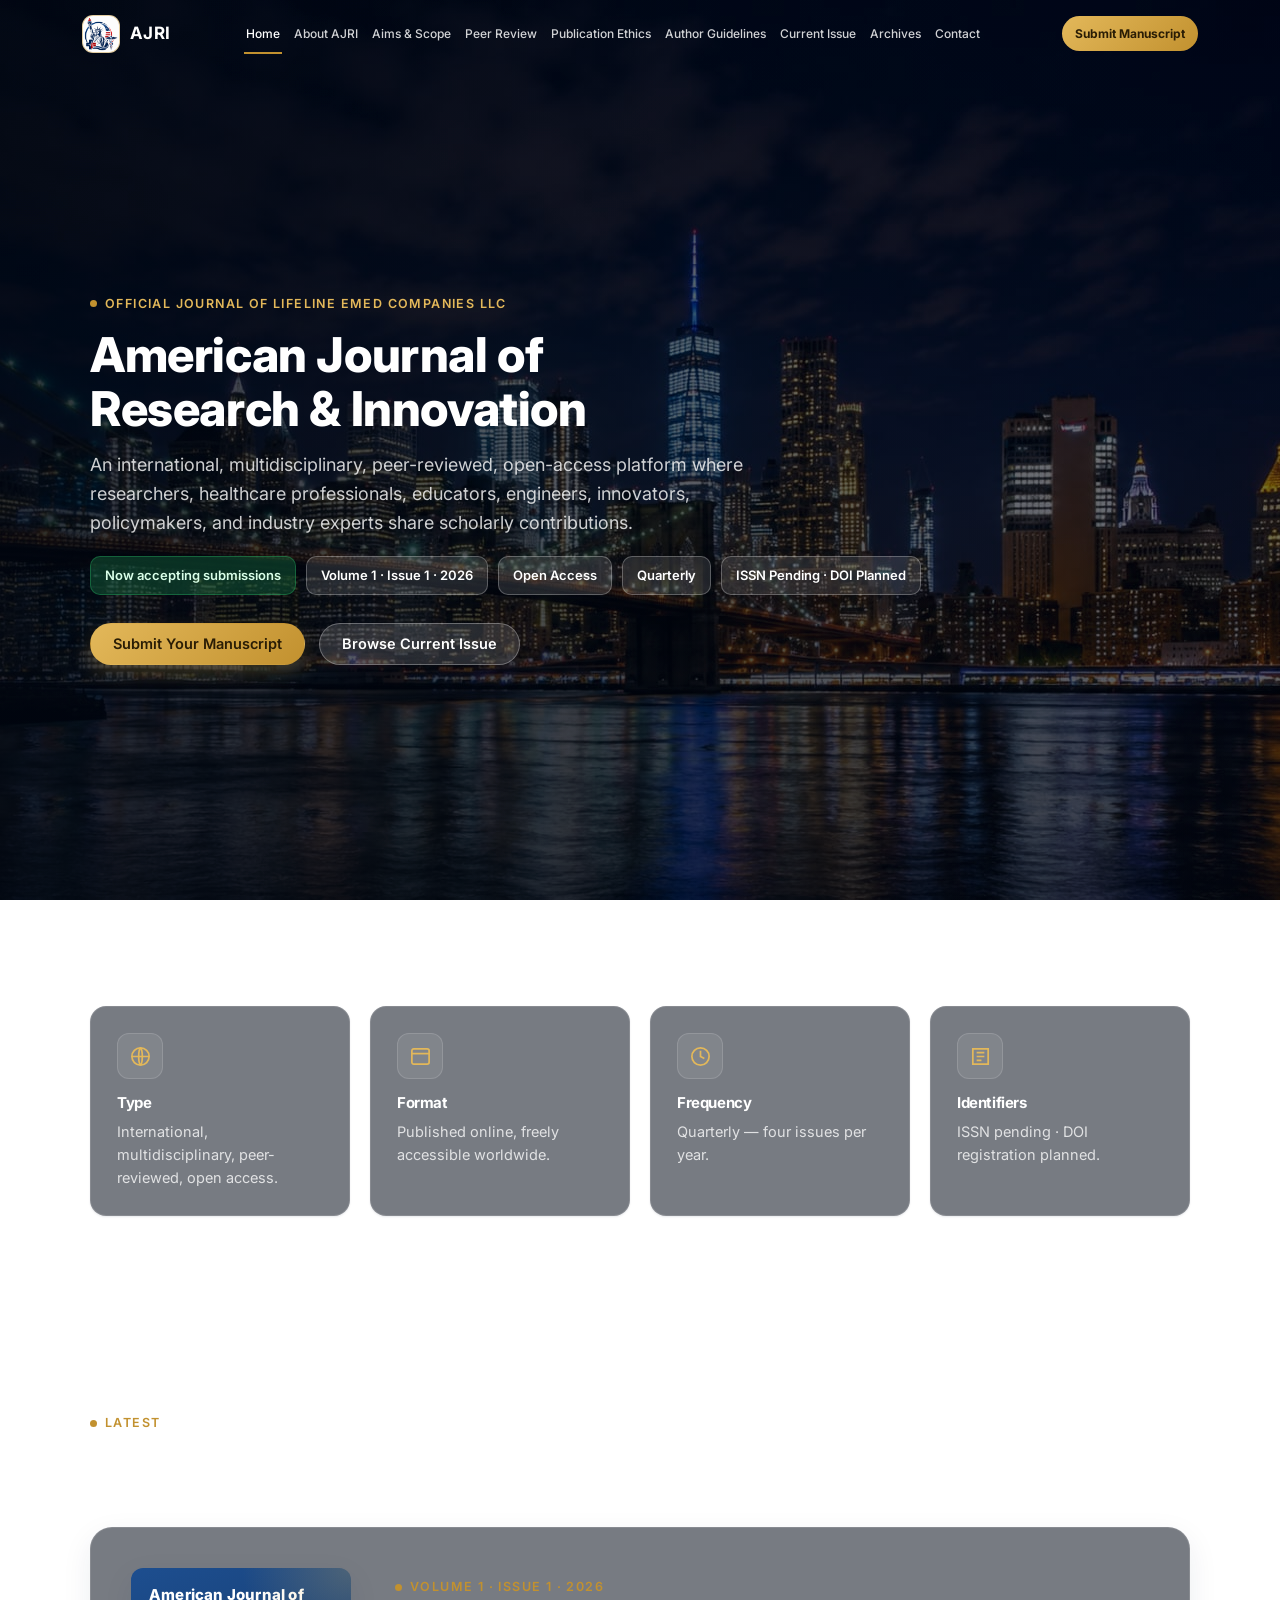
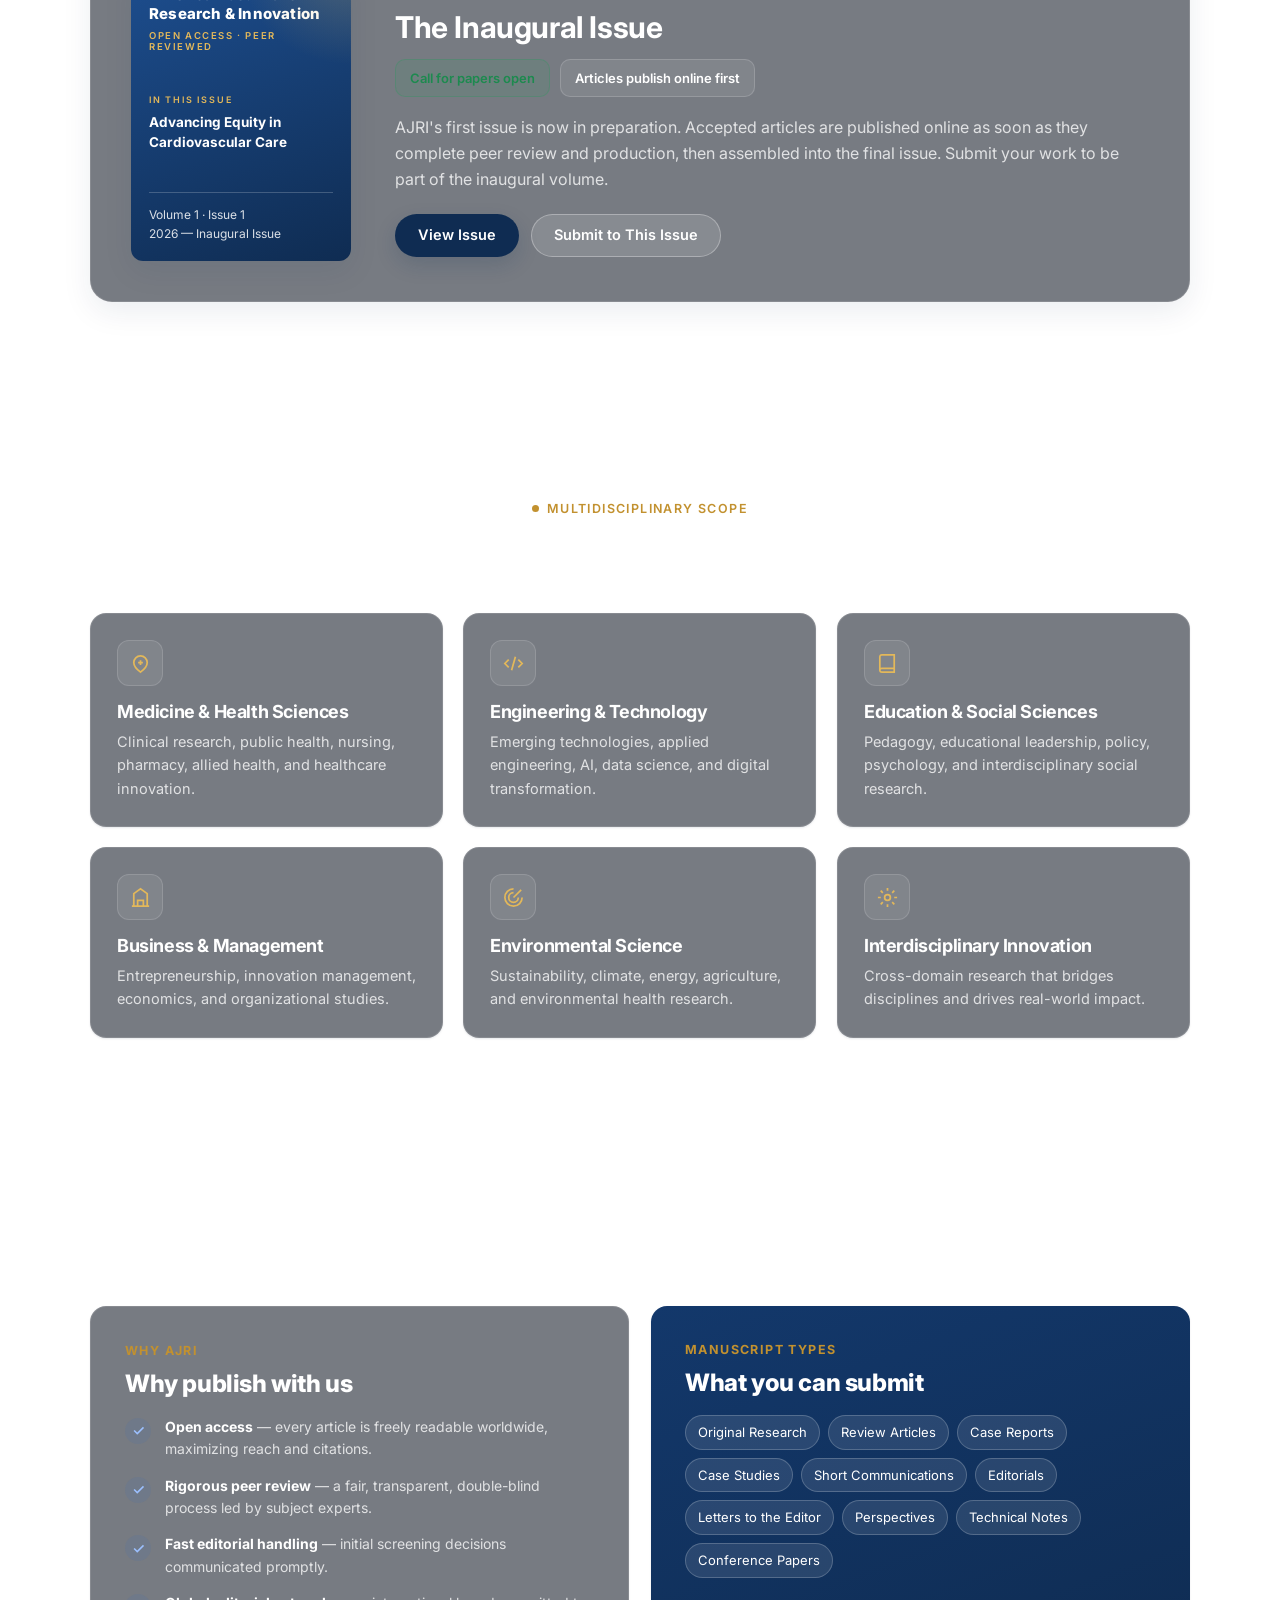
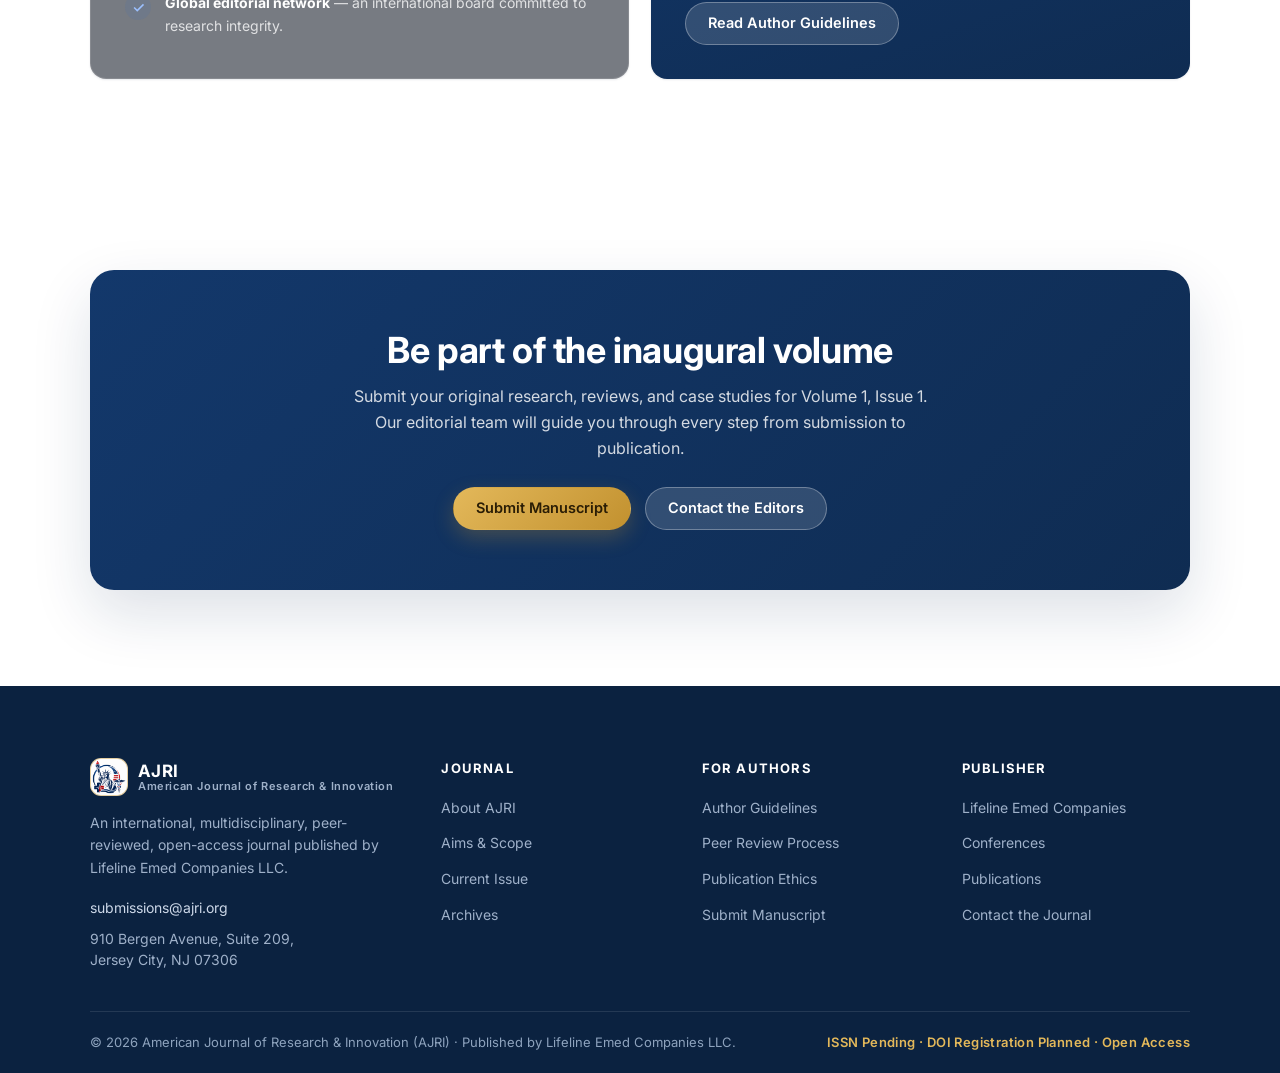
==== commit 59fa6b50: "Issue page redesign, single contact email, remove editorial board - Current Issue: evergreen headlin" ====
--- a/index.html
+++ b/index.html
@@ -9,7 +9,7 @@
 <link rel="preconnect" href="https://fonts.gstatic.com" crossorigin />
 <link href="https://fonts.googleapis.com/css2?family=Inter:wght@400;500;600;700;800&display=swap" rel="stylesheet" />
 <link rel="icon" type="image/png" href="assets/logo.png" />
-<link rel="stylesheet" href="assets/styles.css?v=21" />
+<link rel="stylesheet" href="assets/styles.css?v=24" />
 </head>
 <body data-fixed-bg="assets/heroes/journals.jpg">
 <div id="site-nav"></div>
@@ -56,6 +56,7 @@
     <div class="issue-hero reveal">
       <div class="issue-cover">
         <div class="jt">American Journal of Research &amp; Innovation<span>Open Access · Peer Reviewed</span></div>
+        <div class="feat"><span>In This Issue</span>Advancing Equity in Cardiovascular Care</div>
         <div class="vol">Volume 1 · Issue 1<br>2026 — Inaugural Issue</div>
       </div>
       <div>
@@ -144,6 +145,6 @@
 </section>
 
 <div id="site-footer"></div>
-<script src="assets/main.js?v=8"></script>
+<script src="assets/main.js?v=10"></script>
 </body>
 </html>
--- a/assets/styles.css
+++ b/assets/styles.css
@@ -86,6 +86,10 @@
 .jnav.scrolled .jnav__links a:hover,
 .jnav.scrolled .jnav__links a.active{color:#fff}
 .jnav.scrolled .jnav__burger span{background:#fff}
+/* gold Submit pill keeps dark text in every state */
+.jnav.scrolled .jnav__links .submit-inline a,
+.jnav.scrolled .jnav__links .submit-inline a:hover,
+body.has-hero .jnav:not(.scrolled) .jnav__links .submit-inline a:hover{color:#2a1d05}
 .jnav.scrolled .jnav__top{padding-left:22px;padding-right:22px}
 .jnav__top{max-width:var(--maxw);margin:0 auto;display:flex;align-items:center;gap:clamp(12px,1.4vw,18px);
   padding:9px clamp(16px,3vw,32px);transition:padding .3s}
@@ -105,6 +109,7 @@
   display:flex;align-items:center;gap:clamp(6px,0.8vw,10px);list-style:none;overflow-x:auto;scrollbar-width:none}
 .jnav__links::-webkit-scrollbar{display:none}
 .jnav__links li{flex:none}
+.jnav__links li:first-child{margin-left:auto}
 .jnav__links a{display:block;font-size:12px;font-weight:500;color:var(--muted);position:relative;
   padding:11px 2px;transition:color .2s;white-space:nowrap}
 .jnav__links a::after{content:"";position:absolute;left:0;bottom:0;height:2.5px;width:0;background:var(--gold);transition:width .25s}
@@ -283,6 +288,9 @@
   display:flex;flex-direction:column;justify-content:space-between;padding:18px;color:#fff}
 .issue-cover .jt{font-size:15px;font-weight:800;line-height:1.25;letter-spacing:.2px}
 .issue-cover .jt span{display:block;font-size:9.5px;font-weight:600;letter-spacing:1.6px;color:var(--gold-soft);margin-top:6px;text-transform:uppercase}
+.issue-cover .feat{position:relative;z-index:1;font-size:13.5px;font-weight:700;color:#fff;line-height:1.45}
+.issue-cover .feat span{display:block;font-size:9px;font-weight:600;letter-spacing:1.8px;text-transform:uppercase;
+  color:var(--gold-soft);margin-bottom:7px}
 .issue-cover .vol{font-size:12px;color:rgba(255,255,255,.85);border-top:1px solid rgba(255,255,255,.2);padding-top:12px}
 .issue-cover::after{content:"";position:absolute;inset:0;background:
   radial-gradient(90% 60% at 100% 0%,rgba(227,184,90,.25),transparent 55%)}
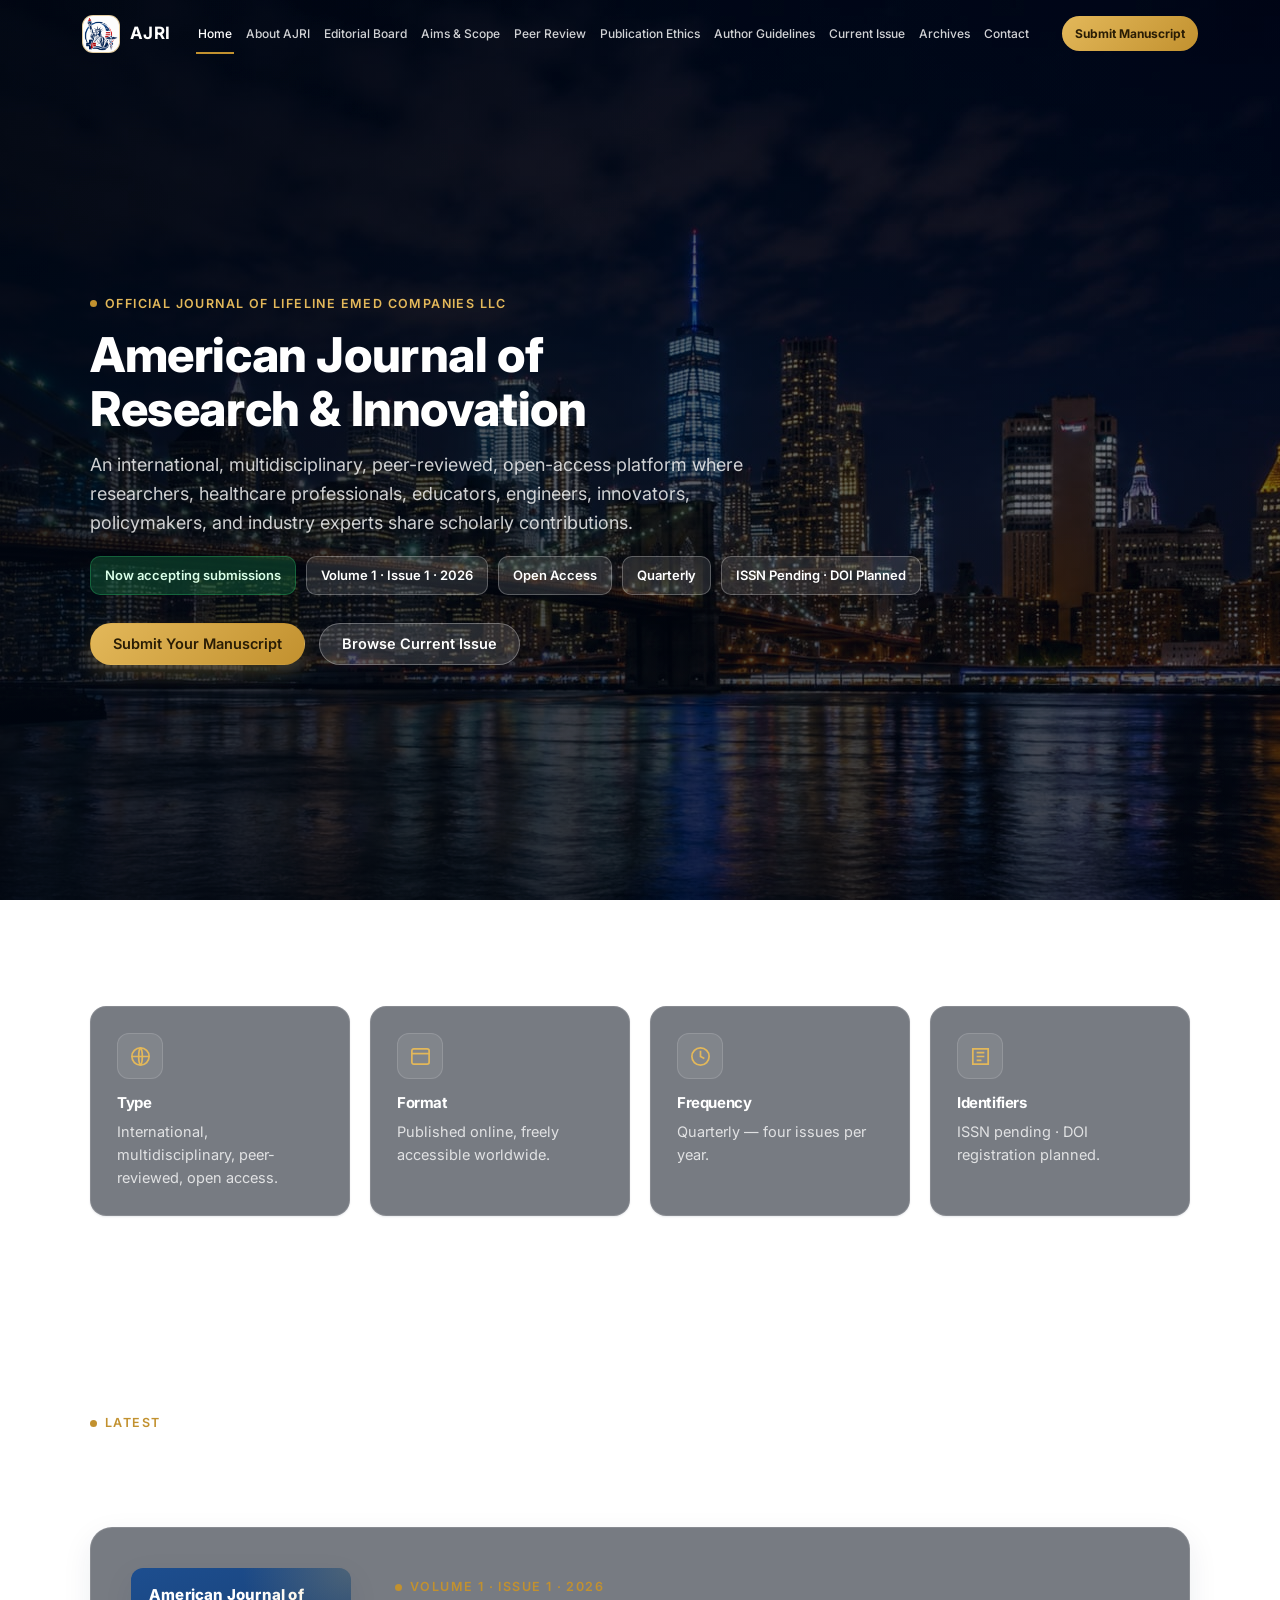
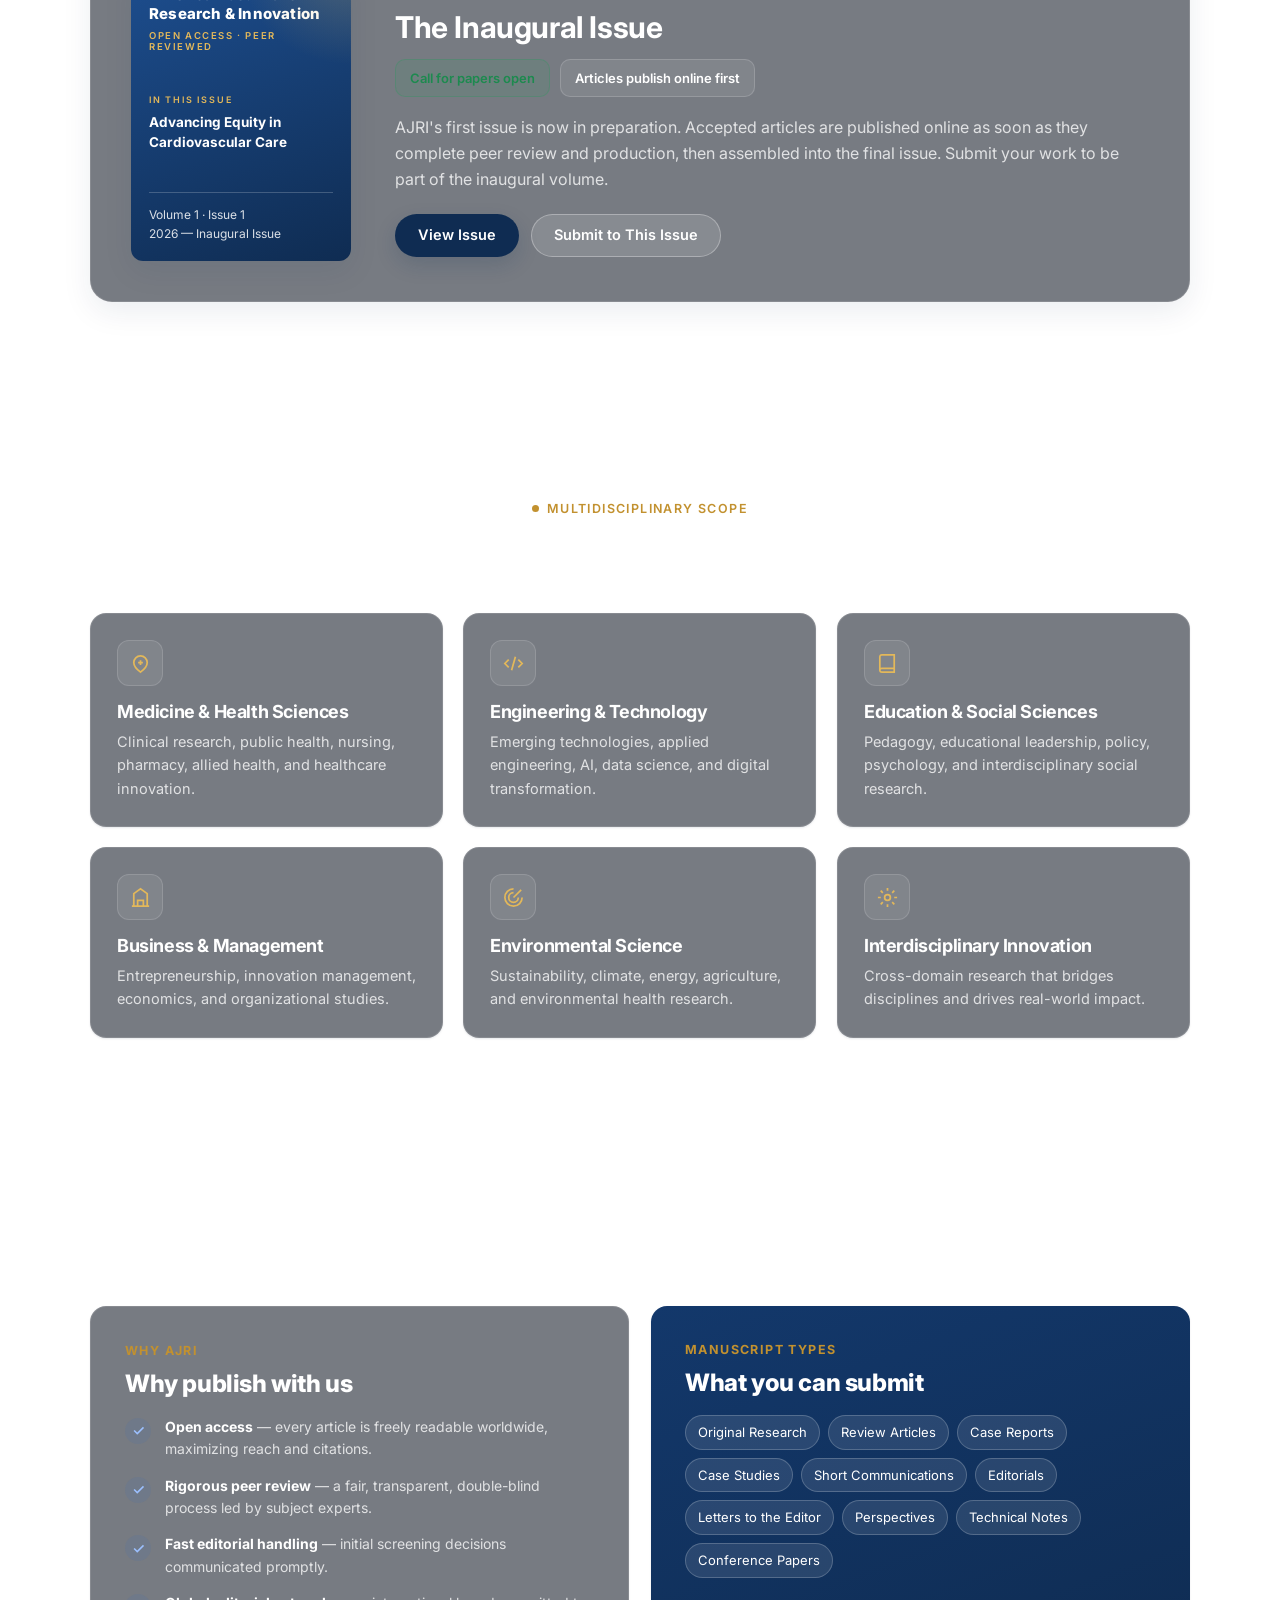
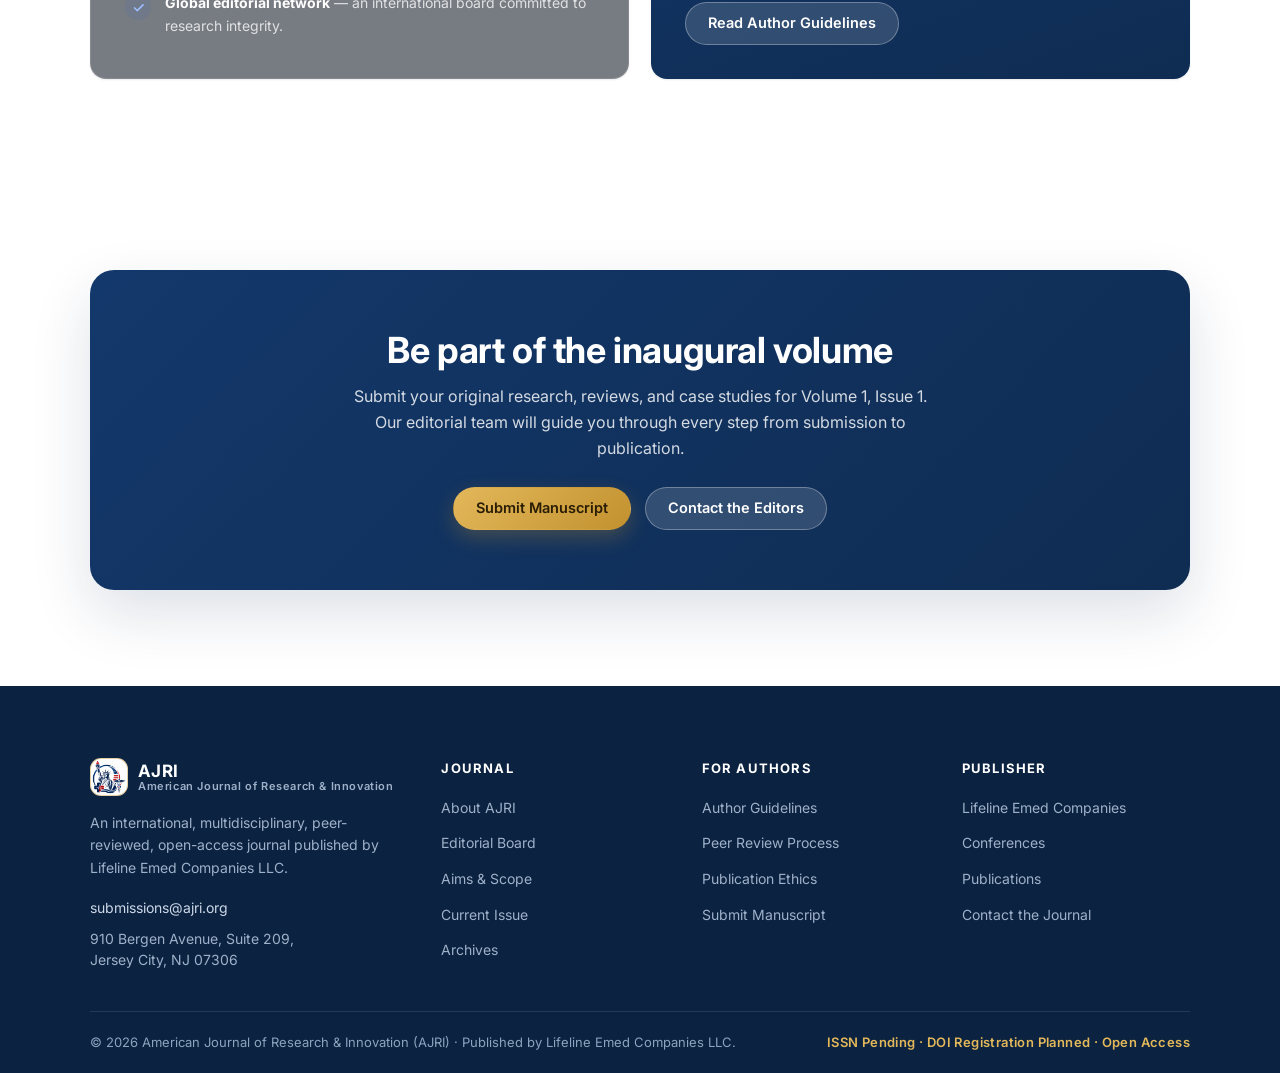
==== commit ca27b7bd: "Remove breadcrumbs site-wide; restore Editorial Board page Co-Authored-By: Claude Fable 5 <noreply@a" ====
--- a/index.html
+++ b/index.html
@@ -9,7 +9,7 @@
 <link rel="preconnect" href="https://fonts.gstatic.com" crossorigin />
 <link href="https://fonts.googleapis.com/css2?family=Inter:wght@400;500;600;700;800&display=swap" rel="stylesheet" />
 <link rel="icon" type="image/png" href="assets/logo.png" />
-<link rel="stylesheet" href="assets/styles.css?v=24" />
+<link rel="stylesheet" href="assets/styles.css?v=25" />
 </head>
 <body data-fixed-bg="assets/heroes/journals.jpg">
 <div id="site-nav"></div>
@@ -145,6 +145,6 @@
 </section>
 
 <div id="site-footer"></div>
-<script src="assets/main.js?v=10"></script>
+<script src="assets/main.js?v=11"></script>
 </body>
 </html>
--- a/assets/styles.css
+++ b/assets/styles.css
@@ -227,8 +227,6 @@
   radial-gradient(70% 90% at 90% -10%,#e8f0fb,transparent 60%),
   linear-gradient(180deg,#fbfdff,#f3f7fc);
   border-bottom:1px solid var(--border);padding:clamp(48px,7vw,84px) 0}
-.page-head .crumbs{font-size:13px;color:var(--muted);margin-bottom:14px}
-.page-head .crumbs a:hover{color:var(--navy)}
 .page-head h1{font-size:clamp(30px,4.6vw,48px);font-weight:800}
 .page-head p{margin-top:14px}
 .page-head--photo{position:relative;overflow:hidden;border-bottom:none;color:#fff;min-height:280px;
@@ -239,9 +237,6 @@
 .page-head--photo>.container{position:relative;z-index:1;width:100%}
 .page-head--photo h1{color:#fff}
 .page-head--photo .lead,.page-head--photo p{color:rgba(255,255,255,.86)}
-.page-head--photo .crumbs{color:rgba(255,255,255,.72)}
-.page-head--photo .crumbs a{color:rgba(255,255,255,.88)}
-.page-head--photo .crumbs a:hover{color:#fff}
 .page-head--photo .eyebrow{color:var(--gold-soft)}
 .page-head--photo .meta-chips .chip{background:rgba(255,255,255,.12);border-color:rgba(255,255,255,.26);color:#fff}
 .page-head--photo .meta-chips .chip.live{background:rgba(34,160,90,.28);border-color:rgba(34,160,90,.45);color:#daffe9}
